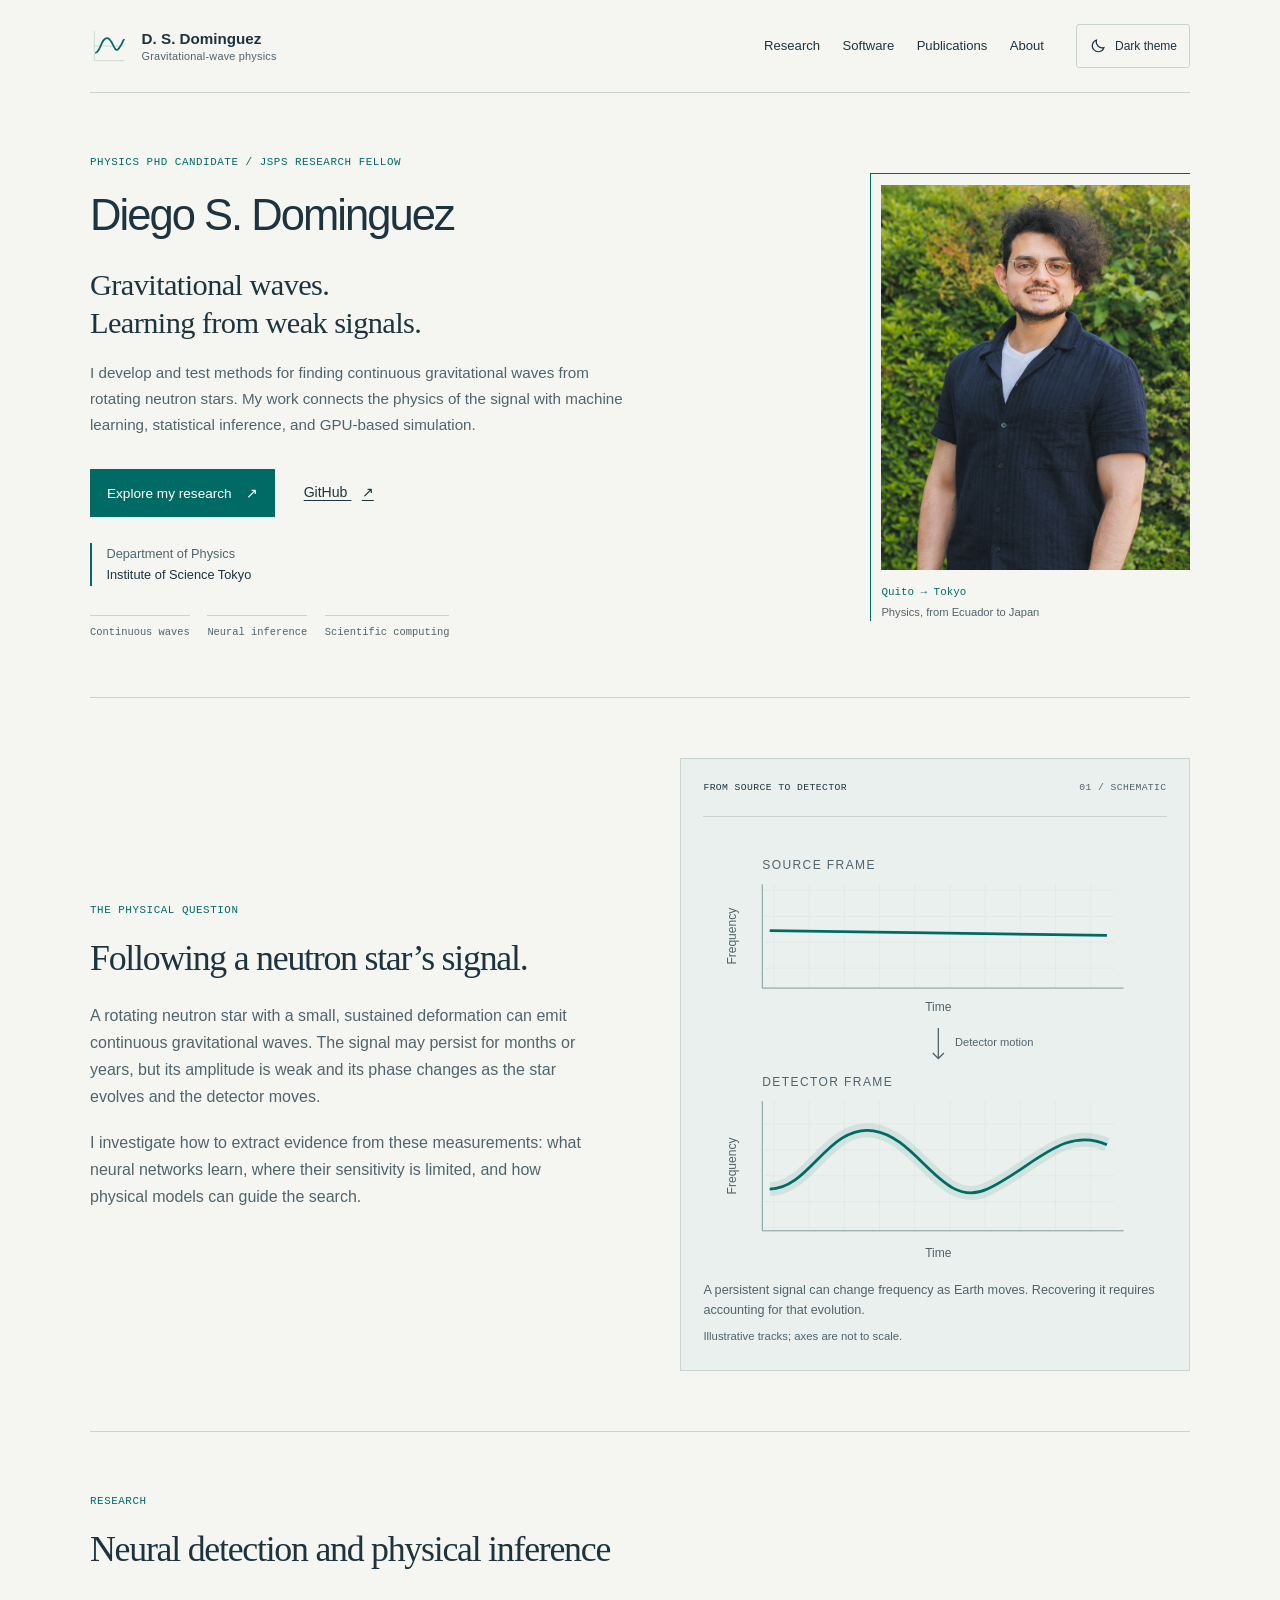
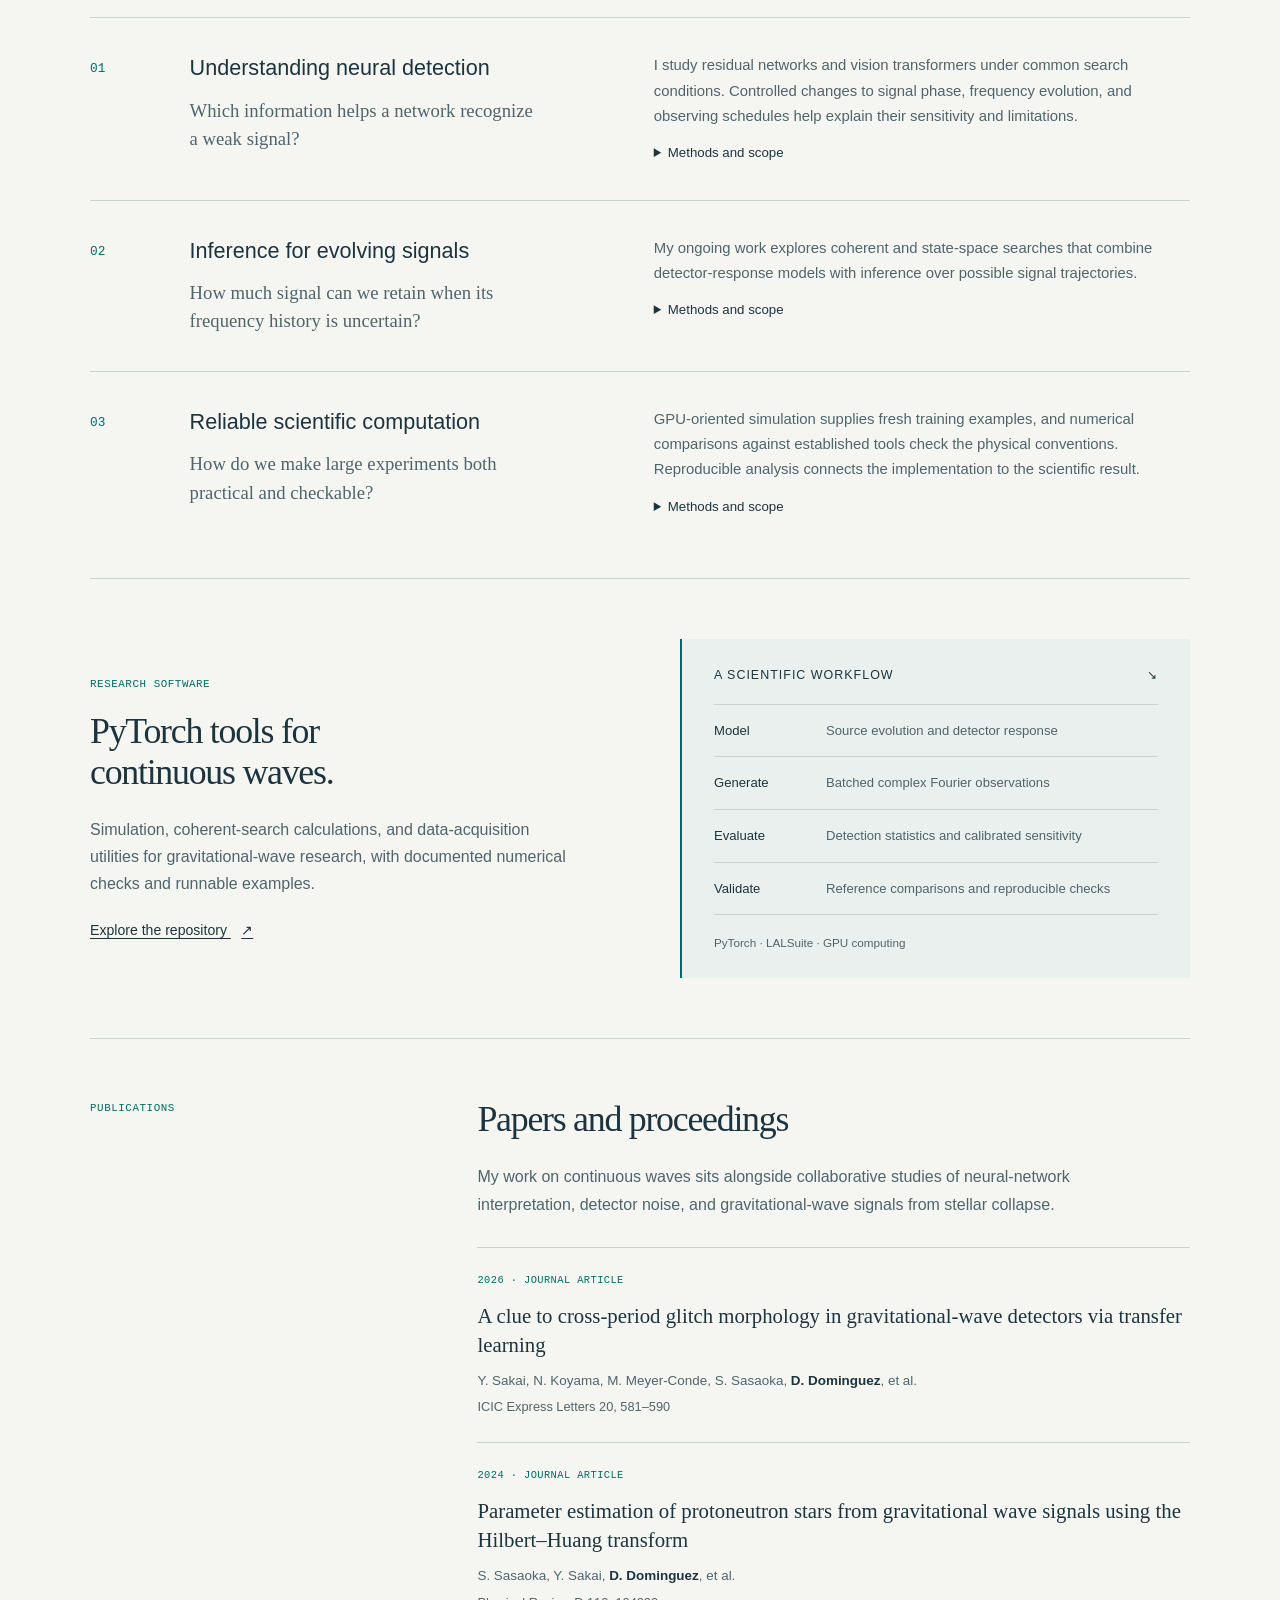
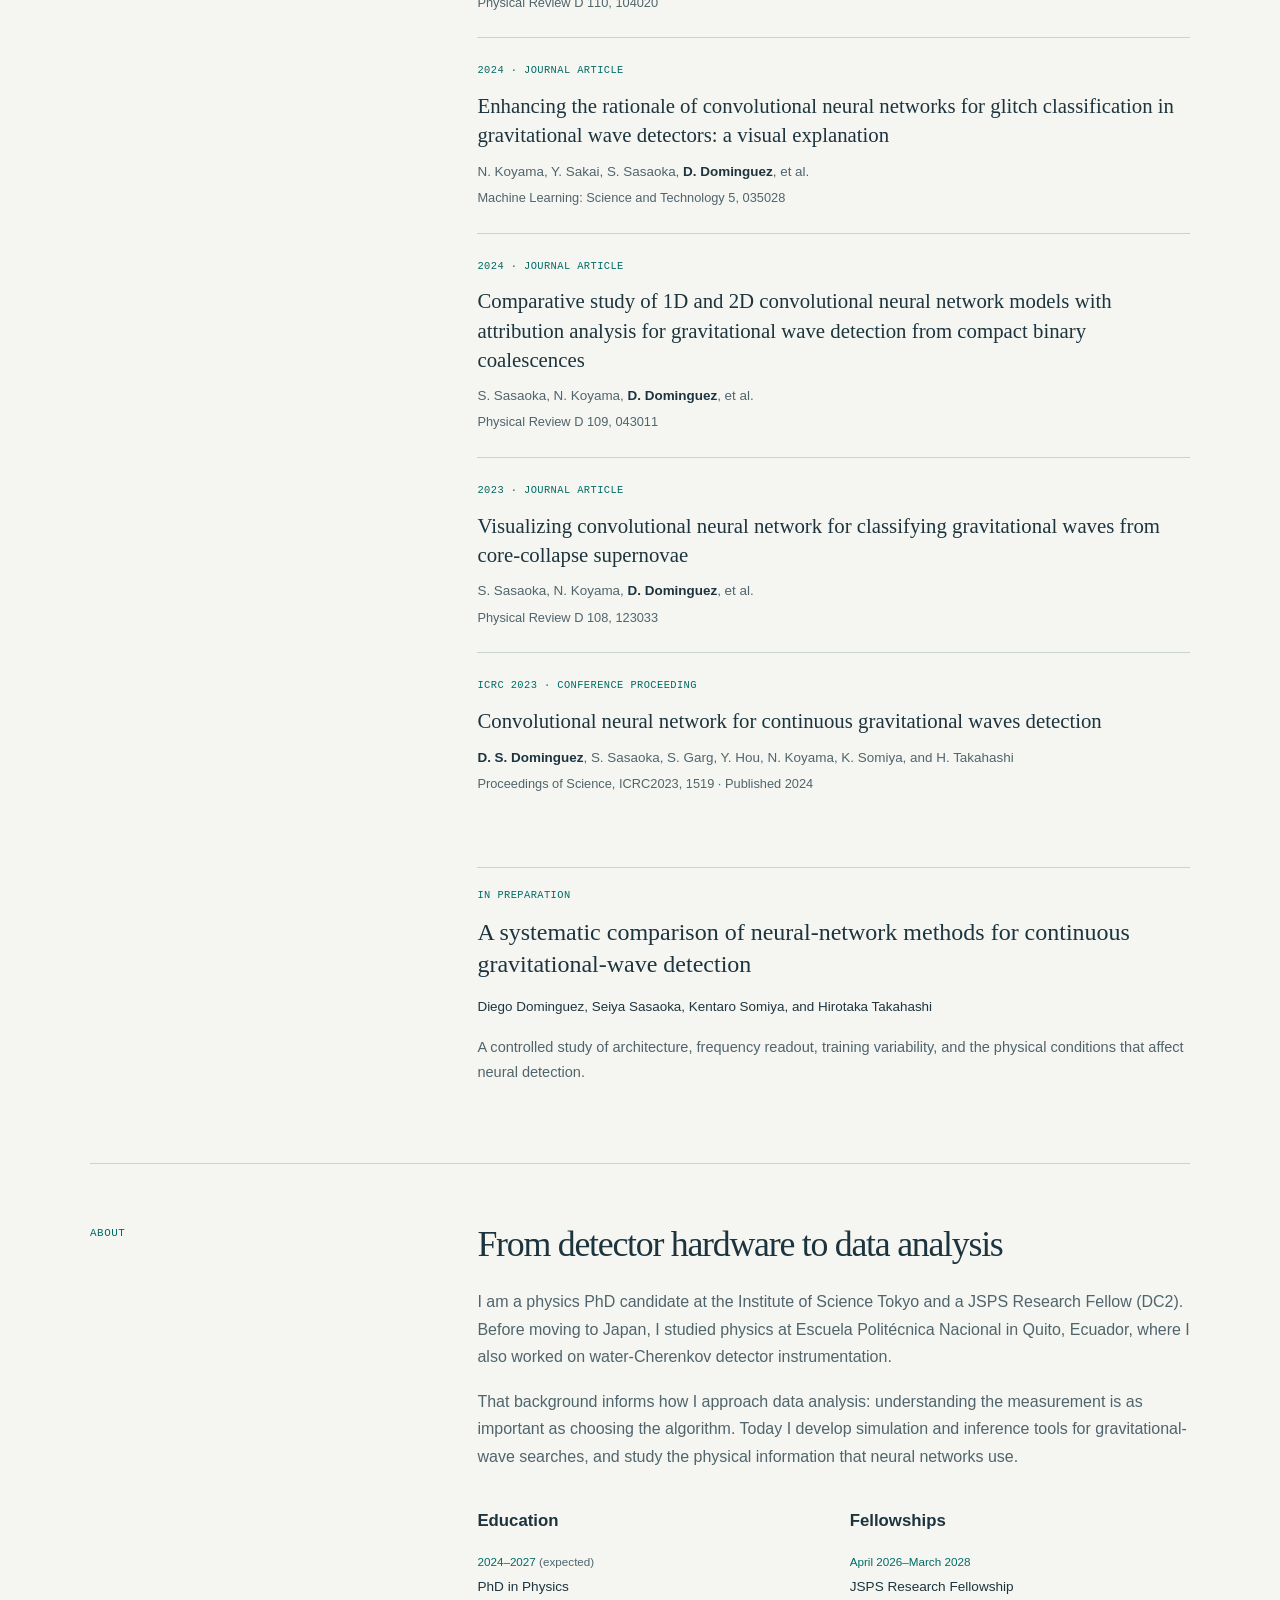
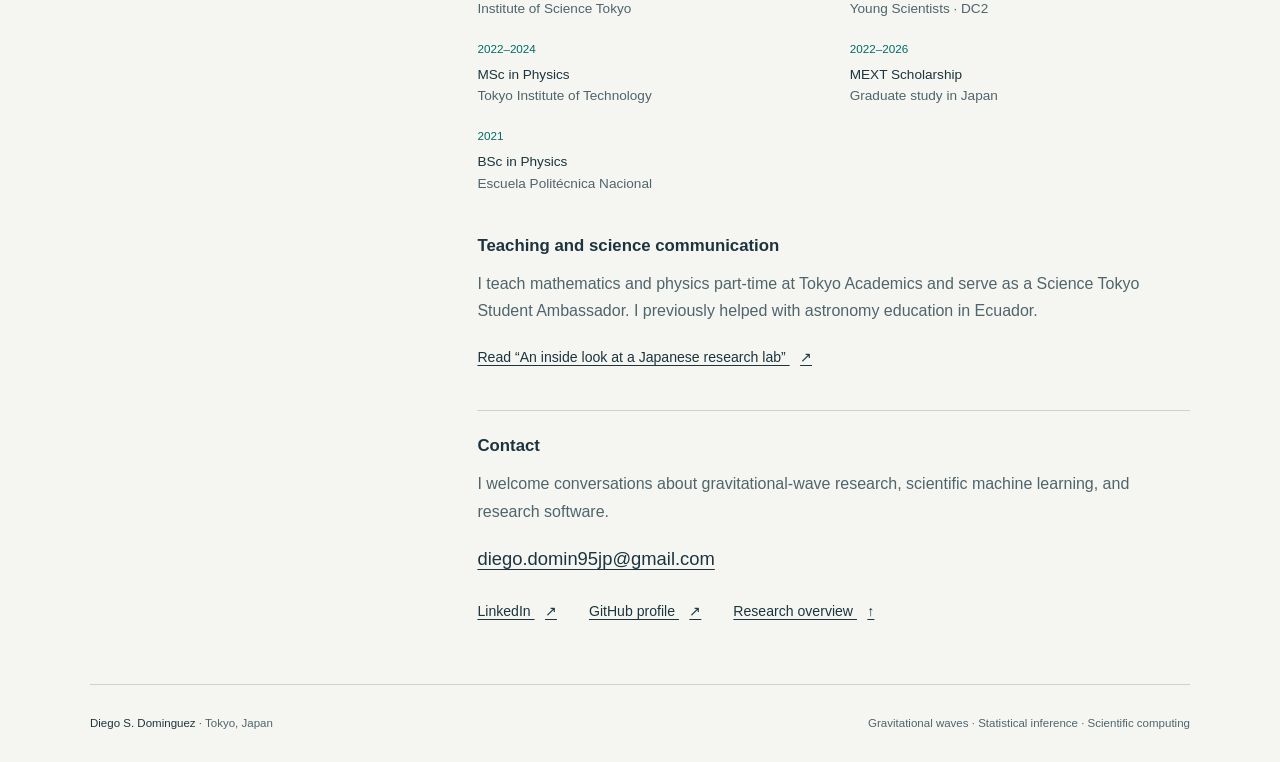
==== index.html @ c50510ca "Publish researcher website with light and dark themes" ====
<!doctype html>
<html lang="en">
<head>
  <meta charset="utf-8">
  <meta name="viewport" content="width=device-width, initial-scale=1">
  <meta name="description" content="Diego S. Dominguez studies continuous gravitational waves through machine learning, statistical signal processing, and GPU-oriented scientific computing.">
  <meta name="theme-color" content="#f5f6f2">
  <title>Diego S. Dominguez · Gravitational-wave research</title>
  <link rel="canonical" href="https://diego-dom95.github.io/">
  <script src="theme.js"></script>
  <link rel="stylesheet" href="styles.css">
</head>
<body>
  <a class="skip-link" href="#main">Skip to content</a>
  <header class="site-header">
    <a class="wordmark" href="#top" aria-label="Diego S. Dominguez, home">
      <svg class="identity-mark" viewBox="0 0 44 44" fill="none" aria-hidden="true">
        <path class="mark-axis" d="M5 5V39H40M5 22H40"/>
        <path class="mark-track" d="M6 30C12 30 13 12 20 13S28 33 34 24S38 14 40 15"/>
      </svg>
      <span class="wordmark-text">D. S. Dominguez<span>Gravitational-wave physics</span></span>
    </a>
    <div class="header-controls">
      <nav aria-label="Main navigation">
        <a href="#research">Research</a>
        <a href="#software">Software</a>
        <a href="#publications">Publications</a>
        <a href="#about">About</a>
      </nav>
      <button class="theme-toggle" type="button" aria-pressed="false" hidden>
        <svg viewBox="0 0 24 24" aria-hidden="true" fill="none" stroke="currentColor" stroke-width="1.5">
          <path class="theme-moon" d="M20 14A8 8 0 0 1 10 4a8 8 0 1 0 10 10Z"/>
          <g class="theme-sun"><circle cx="12" cy="12" r="4"/><path d="M12 1v3m0 16v3M1 12h3m16 0h3M4 4l2 2m12 12 2 2M4 20l2-2M18 6l2-2"/></g>
        </svg>
        <span>Dark theme</span>
      </button>
    </div>
  </header>
  <main id="main">
    <section class="hero" id="top" aria-labelledby="hero-title">
      <div class="hero-copy">
        <p class="eyebrow">Physics PhD candidate / JSPS Research Fellow</p>
        <h1 id="hero-title">Diego S. Dominguez</h1>
        <p class="hero-statement">Gravitational waves.<br>Learning from weak signals.</p>
        <p class="hero-description">I develop and test methods for finding continuous gravitational waves from rotating neutron stars. My work connects the physics of the signal with machine learning, statistical inference, and GPU-based simulation.</p>
        <div class="hero-links">
          <a class="button" href="#research">Explore my research <span aria-hidden="true">↗</span></a>
          <a class="text-link" href="https://github.com/diego-dom95">GitHub <span aria-hidden="true">↗</span></a>
        </div>
        <p class="affiliation">Department of Physics<br><strong>Institute of Science Tokyo</strong></p>
        <div class="research-index" aria-label="Research focus">
          <span>Continuous waves</span>
          <span>Neural inference</span>
          <span>Scientific computing</span>
        </div>
      </div>
      <figure class="portrait">
        <div class="portrait-frame">
          <img src="assets/diego-portrait.jpg" width="4002" height="6000" alt="Diego S. Dominguez outdoors in front of a green hedge." fetchpriority="high">
        </div>
        <figcaption><span>Quito → Tokyo</span>Physics, from Ecuador to Japan</figcaption>
      </figure>
    </section>

    <section class="context section" aria-labelledby="context-title">
      <div class="context-copy">
        <p class="section-label">The physical question</p>
        <h2 id="context-title">Following a neutron star’s signal.</h2>
        <p>A rotating neutron star with a small, sustained deformation can emit continuous gravitational waves. The signal may persist for months or years, but its amplitude is weak and its phase changes as the star evolves and the detector moves.</p>
        <p>I investigate how to extract evidence from these measurements: what neural networks learn, where their sensitivity is limited, and how physical models can guide the search.</p>
      </div>
      <figure class="signal-figure">
        <div class="figure-heading"><span>FROM SOURCE TO DETECTOR</span><span>01 / SCHEMATIC</span></div>
        <svg viewBox="0 0 500 470" role="img" aria-labelledby="signal-title signal-description">
          <title id="signal-title">A steady source frequency becomes a modulated detector-frame track</title>
          <desc id="signal-description">Two illustrative frequency-versus-time diagrams. The source-frame track is nearly horizontal. The detector-frame track varies with time because the detector moves. This is a schematic, not simulated or observed data.</desc>
          <defs>
            <pattern id="grid" width="38" height="28" patternUnits="userSpaceOnUse">
              <path d="M38 0H0V28" fill="none" stroke="var(--plot-grid)" stroke-width="0.8"/>
            </pattern>
          </defs>
          <g font-family="Arial, sans-serif" fill="var(--muted)">
            <text x="64" y="34" font-size="13" letter-spacing="1.5">SOURCE FRAME</text>
            <rect x="64" y="50" width="380" height="112" fill="url(#grid)"/>
            <path d="M64 50V162H454" fill="none" stroke="var(--plot-axis)"/>
            <path d="M72 100L436 105" fill="none" stroke="var(--accent)" stroke-width="3"/>
            <text x="254" y="187" text-anchor="middle" font-size="13">Time</text>
            <text transform="translate(36 106) rotate(-90)" text-anchor="middle" font-size="13">Frequency</text>
            <path d="M254 205V238M248 232L254 238L260 232" fill="none" stroke="var(--muted)" stroke-width="1.4"/>
            <text x="272" y="224" font-size="12">Detector motion</text>
            <text x="64" y="268" font-size="13" letter-spacing="1.5">DETECTOR FRAME</text>
            <rect x="64" y="284" width="380" height="140" fill="url(#grid)"/>
            <path d="M64 284V424H454" fill="none" stroke="var(--plot-axis)"/>
            <path d="M72 379C115 379 135 309 184 316S258 402 307 379S389 310 436 331" fill="none" stroke="var(--accent)" stroke-opacity=".1" stroke-width="15"/>
            <path d="M72 379C115 379 135 309 184 316S258 402 307 379S389 310 436 331" fill="none" stroke="var(--accent)" stroke-width="3"/>
            <text x="254" y="452" text-anchor="middle" font-size="13">Time</text>
            <text transform="translate(36 354) rotate(-90)" text-anchor="middle" font-size="13">Frequency</text>
          </g>
        </svg>
        <figcaption>A persistent signal can change frequency as Earth moves. Recovering it requires accounting for that evolution. <span>Illustrative tracks; axes are not to scale.</span></figcaption>
      </figure>
    </section>

    <section class="section research-section" id="research" aria-labelledby="research-title">
      <div class="section-intro">
        <p class="section-label">Research</p>
        <h2 id="research-title">Neural detection and physical inference</h2>
      </div>
      <article class="research-row">
        <span class="research-number" aria-hidden="true">01</span>
        <div>
          <h3>Understanding neural detection</h3>
          <p class="research-question">Which information helps a network recognize a weak signal?</p>
        </div>
        <div class="research-detail">
          <p>I study residual networks and vision transformers under common search conditions. Controlled changes to signal phase, frequency evolution, and observing schedules help explain their sensitivity and limitations.</p>
          <details>
            <summary>Methods and scope</summary>
            <p>The principal comparison uses simulated signals in Gaussian noise. It evaluates complete-band detection at noise-calibrated thresholds and compares neural scores with power-based and coherent reference statistics.</p>
            <p>A central distinction is between recognizing a frequency pattern and following the phase evolution needed for coherent integration.</p>
          </details>
        </div>
      </article>
      <article class="research-row">
        <span class="research-number" aria-hidden="true">02</span>
        <div>
          <h3>Inference for evolving signals</h3>
          <p class="research-question">How much signal can we retain when its frequency history is uncertain?</p>
        </div>
        <div class="research-detail">
          <p>My ongoing work explores coherent and state-space searches that combine detector-response models with inference over possible signal trajectories.</p>
          <details>
            <summary>Methods and scope</summary>
            <p>The investigations include path marginalization, Kalman-based amplitude inference, and learned proposals followed by physical scoring. Different methods make different assumptions about the source and the available parameters.</p>
            <p>Known-sky studies provide a controlled setting for understanding these trade-offs before extending the search domain.</p>
          </details>
        </div>
      </article>
      <article class="research-row">
        <span class="research-number" aria-hidden="true">03</span>
        <div>
          <h3>Reliable scientific computation</h3>
          <p class="research-question">How do we make large experiments both practical and checkable?</p>
        </div>
        <div class="research-detail">
          <p>GPU-oriented simulation supplies fresh training examples, and numerical comparisons against established tools check the physical conventions. Reproducible analysis connects the implementation to the scientific result.</p>
          <details>
            <summary>Methods and scope</summary>
            <p>The workflow brings together PyTorch, complex Fourier data, LALSuite reference calculations, containerized environments, and local and supercomputer execution.</p>
            <p>Validation is tied to explicit signal, sampling, and noise conventions. Reproducing a saved figure and repeating a training experiment are separate tasks.</p>
          </details>
        </div>
      </article>
    </section>

    <section class="section software-section" id="software" aria-labelledby="software-title">
      <div>
        <p class="section-label">Research software</p>
        <h2 id="software-title">PyTorch tools for<br>continuous waves.</h2>
        <p>Simulation, coherent-search calculations, and data-acquisition utilities for gravitational-wave research, with documented numerical checks and runnable examples.</p>
        <a class="text-link" href="https://github.com/diego-dom95/pytorch_cw">Explore the repository <span aria-hidden="true">↗</span></a>
      </div>
      <div class="software-notebook">
        <div class="notebook-title"><span>A scientific workflow</span><span aria-hidden="true">↘</span></div>
        <ol>
          <li><strong>Model</strong><span>Source evolution and detector response</span></li>
          <li><strong>Generate</strong><span>Batched complex Fourier observations</span></li>
          <li><strong>Evaluate</strong><span>Detection statistics and calibrated sensitivity</span></li>
          <li><strong>Validate</strong><span>Reference comparisons and reproducible checks</span></li>
        </ol>
        <p>PyTorch · LALSuite · GPU computing</p>
      </div>
    </section>

    <section class="section writing-section" id="publications" aria-labelledby="publications-title">
      <p class="section-label">Publications</p>
      <div>
        <h2 id="publications-title">Papers and proceedings</h2>
        <p class="section-description">My work on continuous waves sits alongside collaborative studies of neural-network interpretation, detector noise, and gravitational-wave signals from stellar collapse.</p>
        <ol class="publication-list">
          <li>
            <p class="publication-status">2026 · Journal article</p>
            <h3><a href="https://doi.org/10.24507/icicel.20.05.581">A clue to cross-period glitch morphology in gravitational-wave detectors via transfer learning</a></h3>
            <p class="authors">Y. Sakai, N. Koyama, M. Meyer-Conde, S. Sasaoka, <strong>D. Dominguez</strong>, et al.</p>
            <p class="venue">ICIC Express Letters 20, 581–590</p>
          </li>
          <li>
            <p class="publication-status">2024 · Journal article</p>
            <h3><a href="https://doi.org/10.1103/PhysRevD.110.104020">Parameter estimation of protoneutron stars from gravitational wave signals using the Hilbert–Huang transform</a></h3>
            <p class="authors">S. Sasaoka, Y. Sakai, <strong>D. Dominguez</strong>, et al.</p>
            <p class="venue">Physical Review D 110, 104020</p>
          </li>
          <li>
            <p class="publication-status">2024 · Journal article</p>
            <h3><a href="https://doi.org/10.1088/2632-2153/ad6391">Enhancing the rationale of convolutional neural networks for glitch classification in gravitational wave detectors: a visual explanation</a></h3>
            <p class="authors">N. Koyama, Y. Sakai, S. Sasaoka, <strong>D. Dominguez</strong>, et al.</p>
            <p class="venue">Machine Learning: Science and Technology 5, 035028</p>
          </li>
          <li>
            <p class="publication-status">2024 · Journal article</p>
            <h3><a href="https://doi.org/10.1103/PhysRevD.109.043011">Comparative study of 1D and 2D convolutional neural network models with attribution analysis for gravitational wave detection from compact binary coalescences</a></h3>
            <p class="authors">S. Sasaoka, N. Koyama, <strong>D. Dominguez</strong>, et al.</p>
            <p class="venue">Physical Review D 109, 043011</p>
          </li>
          <li>
            <p class="publication-status">2023 · Journal article</p>
            <h3><a href="https://doi.org/10.1103/PhysRevD.108.123033">Visualizing convolutional neural network for classifying gravitational waves from core-collapse supernovae</a></h3>
            <p class="authors">S. Sasaoka, N. Koyama, <strong>D. Dominguez</strong>, et al.</p>
            <p class="venue">Physical Review D 108, 123033</p>
          </li>
          <li>
            <p class="publication-status">ICRC 2023 · Conference proceeding</p>
            <h3><a href="https://pos.sissa.it/444/1519/">Convolutional neural network for continuous gravitational waves detection</a></h3>
            <p class="authors"><strong>D. S. Dominguez</strong>, S. Sasaoka, S. Garg, Y. Hou, N. Koyama, K. Somiya, and H. Takahashi</p>
            <p class="venue">Proceedings of Science, ICRC2023, 1519 · Published 2024</p>
          </li>
        </ol>
        <article class="publication">
          <p class="publication-status">In preparation</p>
          <h3>A systematic comparison of neural-network methods for continuous gravitational-wave detection</h3>
          <p class="authors">Diego Dominguez, Seiya Sasaoka, Kentaro Somiya, and Hirotaka Takahashi</p>
          <p>A controlled study of architecture, frequency readout, training variability, and the physical conditions that affect neural detection.</p>
        </article>
      </div>
    </section>

    <section class="section about-section" id="about" aria-labelledby="about-title">
      <p class="section-label">About</p>
      <div>
        <h2 id="about-title">From detector hardware to data analysis</h2>
        <p>I am a physics PhD candidate at the Institute of Science Tokyo and a JSPS Research Fellow (DC2). Before moving to Japan, I studied physics at Escuela Politécnica Nacional in Quito, Ecuador, where I also worked on water-Cherenkov detector instrumentation.</p>
        <p>That background informs how I approach data analysis: understanding the measurement is as important as choosing the algorithm. Today I develop simulation and inference tools for gravitational-wave searches, and study the physical information that neural networks use.</p>
        <div class="background-grid">
          <div>
            <h3>Education</h3>
            <dl class="timeline">
              <dt>2024–2027 <span>(expected)</span></dt>
              <dd><strong>PhD in Physics</strong>Institute of Science Tokyo</dd>
              <dt>2022–2024</dt>
              <dd><strong>MSc in Physics</strong>Tokyo Institute of Technology</dd>
              <dt>2021</dt>
              <dd><strong>BSc in Physics</strong>Escuela Politécnica Nacional</dd>
            </dl>
          </div>
          <div>
            <h3>Fellowships</h3>
            <dl class="timeline">
              <dt>April 2026–March 2028</dt>
              <dd><strong>JSPS Research Fellowship</strong>Young Scientists · DC2</dd>
              <dt>2022–2026</dt>
              <dd><strong>MEXT Scholarship</strong>Graduate study in Japan</dd>
            </dl>
          </div>
        </div>
        <h3 class="outreach-title">Teaching and science communication</h3>
        <p>I teach mathematics and physics part-time at Tokyo Academics and serve as a Science Tokyo Student Ambassador. I previously helped with astronomy education in Ecuador.</p>
        <a class="text-link" href="https://discover.titech.ac.jp/2026/02/an-inside-look-at-a-japanese-research-lab/">Read “An inside look at a Japanese research lab” <span aria-hidden="true">↗</span></a>
        <div class="contact-block">
          <h3>Contact</h3>
          <p>I welcome conversations about gravitational-wave research, scientific machine learning, and research software.</p>
          <a class="contact-email" href="mailto:diego.domin95jp@gmail.com">diego.domin95jp@gmail.com</a>
        </div>
        <div class="about-links">
          <a class="text-link" href="https://www.linkedin.com/in/diego-s-dominguez-b808931a8">LinkedIn <span aria-hidden="true">↗</span></a>
          <a class="text-link" href="https://github.com/diego-dom95">GitHub profile <span aria-hidden="true">↗</span></a>
          <a class="text-link" href="#research">Research overview <span aria-hidden="true">↑</span></a>
        </div>
      </div>
    </section>
  </main>
  <footer class="site-footer">
    <p>Diego S. Dominguez <span>· Tokyo, Japan</span></p>
    <p>Gravitational waves · Statistical inference · Scientific computing</p>
  </footer>
</body>
</html>
---- styles.css ----
:root {
  color-scheme: light;
  --paper: #f5f6f2;
  --ink: #1d343e;
  --muted: #50646c;
  --accent: #006b65;
  --line: #c9d4d1;
  --panel: #eaf0ed;
  --plot-grid: #d6e0db;
  --plot-axis: #7a9597;
  --selection: #cae4dc;
  --draft-ink: #5c594a;
  --draft-bg: #eae9df;
  --button-ink: #ffffff;
  --sans: "Avenir Next", Avenir, "Segoe UI", Arial, sans-serif;
  --serif: "Iowan Old Style", "Palatino Linotype", Palatino, Georgia, serif;
  --mono: "SFMono-Regular", Consolas, "Liberation Mono", monospace;
}

:root[data-theme="dark"] {
  color-scheme: dark;
  --paper: #111c24;
  --ink: #e3eceb;
  --muted: #a9bdbf;
  --accent: #79d6c4;
  --line: #34474f;
  --panel: #182a32;
  --plot-grid: #293f46;
  --plot-axis: #799799;
  --selection: #254e50;
  --draft-ink: #b5c6c6;
  --draft-bg: #1b2c33;
  --button-ink: #111c24;
}

@media (prefers-color-scheme: dark) {
  :root:not([data-theme]) {
    color-scheme: dark;
    --paper: #111c24;
    --ink: #e3eceb;
    --muted: #a9bdbf;
    --accent: #79d6c4;
    --line: #34474f;
    --panel: #182a32;
    --plot-grid: #293f46;
    --plot-axis: #799799;
    --selection: #254e50;
    --draft-ink: #b5c6c6;
    --draft-bg: #1b2c33;
    --button-ink: #111c24;
  }
}

* { box-sizing: border-box; }
[hidden] { display: none !important; }
html { scroll-padding-top: 2rem; }
body { margin: 0; background: var(--paper); color: var(--ink); font-family: var(--sans); font-size: 16px; line-height: 1.7; }
a { color: inherit; text-underline-offset: .24em; }
a:hover { color: var(--accent); }
a:focus-visible, summary:focus-visible, button:focus-visible { outline: 3px solid var(--accent); outline-offset: 5px; }
p { margin: 0 0 1.15rem; }
h1, h2, h3 { font-weight: 400; line-height: 1.12; margin: 0; }
h1, h2 { font-family: var(--serif); letter-spacing: -.035em; }
h2 { font-size: clamp(1.8rem, 2.8vw, 2.45rem); margin-bottom: 1.5rem; }
h3 { font-size: 1.35rem; line-height: 1.35; }
::selection { background: var(--selection); }
.skip-link { position: absolute; left: 1rem; top: -6rem; padding: .7rem 1rem; background: var(--accent); color: var(--button-ink); z-index: 5; }
.skip-link:focus { top: 1rem; }
.draft-strip { padding: .3rem 1rem; text-align: center; font-size: .7rem; letter-spacing: .04em; color: var(--draft-ink); background: var(--draft-bg); }
.site-header, main, .site-footer { width: min(1100px, calc(100% - 96px)); margin-inline: auto; }
.site-header { display: flex; align-items: center; justify-content: space-between; gap: 2rem; padding: 1.5rem 0; border-bottom: 1px solid var(--line); }
.wordmark { display: flex; align-items: center; gap: .85rem; text-decoration: none; font-size: .95rem; font-weight: 600; line-height: 1.4; flex-shrink: 0; }
.wordmark-text > span { display: block; font-size: .68rem; color: var(--muted); font-weight: 400; letter-spacing: .02em; }
.identity-mark { width: 38px; height: 38px; }
.mark-axis { stroke: var(--line); stroke-width: 1; }
.mark-track { stroke: var(--accent); stroke-width: 2; }
.header-controls { display: flex; align-items: center; gap: 2rem; }
nav { display: flex; gap: 1.4rem; font-size: .82rem; flex-wrap: wrap; }
nav a { display: inline-block; padding: .35rem 0; text-decoration: none; }
.theme-toggle { display: inline-flex; align-items: center; gap: .5rem; flex-shrink: 0; min-height: 44px; padding: .5rem .75rem; border: 1px solid var(--line); border-radius: 3px; color: var(--ink); background: transparent; font: inherit; font-size: .75rem; cursor: pointer; }
.theme-toggle:hover { border-color: var(--accent); color: var(--accent); }
.theme-toggle[aria-pressed="true"] { background: var(--panel); }
.theme-toggle svg { width: 18px; height: 18px; }
.theme-sun, [data-theme="dark"] .theme-moon { display: none; }
[data-theme="dark"] .theme-sun { display: inline; }
.hero { padding: 3.75rem 0 3.5rem; display: grid; grid-template-columns: minmax(0, 1fr) 320px; gap: 5rem; align-items: center; }
.eyebrow, .section-label { color: var(--accent); font-family: var(--mono); font-size: .68rem; letter-spacing: .05em; text-transform: uppercase; font-weight: 400; }
.hero h1 { font-family: var(--sans); font-weight: 500; font-size: clamp(2rem, 3.4vw, 3rem); line-height: 1.15; letter-spacing: -.045em; margin: 1rem 0 1.6rem; }
.hero-statement { font-family: var(--serif); font-size: 1.9rem; line-height: 1.25; letter-spacing: -.02em; max-width: 32rem; }
.hero-description { max-width: 34rem; font-size: .95rem; color: var(--muted); }
.hero-links { display: flex; gap: 1.8rem; align-items: center; margin-top: 2rem; flex-wrap: wrap; }
.button { padding: .7rem 1rem; background: var(--accent); color: var(--button-ink); text-decoration: none; font-size: .85rem; border: 1px solid var(--accent); }
.button:hover { background: var(--paper); color: var(--accent); }
.button span, .text-link span { margin-left: .65rem; }
.text-link { font-size: .88rem; font-weight: 500; }
.affiliation { margin: 1.6rem 0 0; padding-left: .9rem; border-left: 2px solid var(--accent); color: var(--muted); font-size: .8rem; line-height: 1.7; }
.affiliation strong { color: var(--ink); font-weight: 500; }
.research-index { display: flex; flex-wrap: wrap; gap: .5rem 1.1rem; margin-top: 1.8rem; color: var(--muted); font-family: var(--mono); font-size: .65rem; }
.research-index span { padding-top: .5rem; border-top: 1px solid var(--line); }
.portrait { margin: 0; padding: .65rem 0 0 .65rem; border-top: 1px solid var(--accent); border-left: 1px solid var(--accent); }
.portrait-frame { position: relative; aspect-ratio: 4 / 5; overflow: hidden; background: var(--panel); }
.portrait-frame img { position: absolute; width: 260%; height: auto; max-width: none; left: -80%; top: -80%; }
.portrait figcaption { margin-top: .85rem; font-size: .7rem; }
.portrait figcaption span { font-family: var(--mono); color: var(--accent); font-size: .68rem; margin: 0 0 .2rem; }
.signal-figure { margin: 0; border: 1px solid var(--line); padding: 1.3rem 1.4rem 1.5rem; background: var(--panel); }
.figure-heading { display: flex; gap: .7rem; justify-content: space-between; font-family: var(--mono); font-size: .61rem; letter-spacing: .04em; padding-bottom: 1.2rem; border-bottom: 1px solid var(--line); }
.figure-heading span:last-child { color: var(--muted); }
.signal-figure svg { display: block; width: 100%; height: auto; margin: 1.3rem 0 .5rem; }
figcaption { font-size: .79rem; color: var(--muted); line-height: 1.55; }
figcaption span { display: block; margin-top: .5rem; font-size: .71rem; }
.section { padding: 3.75rem 0; border-top: 1px solid var(--line); }
.writing-section, .about-section { display: grid; grid-template-columns: 1fr 2.15fr; gap: 3.5rem; }
.context { display: grid; grid-template-columns: 1fr 1fr; gap: 5rem; align-items: center; }
.context > div, .about-section > div { max-width: 46rem; }
.context p:not(.section-label), .about-section p:not(.section-label) { color: var(--muted); }
.section-intro { margin-bottom: 3rem; }
.research-row { display: grid; grid-template-columns: .12fr .8fr 1fr; gap: 2.2rem; padding: 2.2rem 0; border-top: 1px solid var(--line); }
.research-row:last-child { padding-bottom: 0; }
.research-number { color: var(--accent); font-family: var(--mono); font-size: .8rem; padding-top: .3rem; }
.research-question { font-family: var(--serif); font-size: 1.17rem; line-height: 1.5; color: var(--muted); margin: .9rem 0 0; max-width: 22rem; }
.research-detail { font-size: .93rem; color: var(--muted); }
.research-detail > p { margin-bottom: .8rem; }
summary { cursor: pointer; width: fit-content; color: var(--ink); font-size: .83rem; }
details[open] summary { margin-bottom: .8rem; }
details p { font-size: .88rem; border-left: 1px solid var(--line); padding-left: 1rem; }
details p:last-child { margin-bottom: 0; }
.software-section { display: grid; grid-template-columns: 1fr 1fr; gap: 5rem; align-items: center; }
.software-section > div > p:not(.section-label) { color: var(--muted); max-width: 30rem; }
.software-notebook { background: var(--panel); padding: 1.6rem 2rem; border-left: 2px solid var(--accent); }
.notebook-title { display: flex; justify-content: space-between; font-size: .78rem; text-transform: uppercase; letter-spacing: .08em; padding-bottom: 1.1rem; border-bottom: 1px solid var(--line); }
.software-notebook ol { list-style: none; padding: 0; margin: 0; }
.software-notebook li { padding: 1rem 0; display: grid; grid-template-columns: 6rem 1fr; gap: 1rem; border-bottom: 1px solid var(--line); font-size: .82rem; line-height: 1.5; }
.software-notebook strong { font-weight: 500; }
.software-notebook li span { color: var(--muted); }
.software-notebook > p { margin: 1.1rem 0 0; font-size: .73rem; }
.publication { padding-top: 1.2rem; border-top: 1px solid var(--line); }
.publication-status { color: var(--accent); font-family: var(--mono); font-size: .65rem; letter-spacing: .04em; text-transform: uppercase; margin-bottom: .7rem; }
.publication h3 { font-family: var(--serif); font-size: 1.5rem; line-height: 1.35; }
.authors { font-size: .84rem; margin: 1rem 0; }
.publication > p:last-child { color: var(--muted); font-size: .91rem; }
.section-description { color: var(--muted); max-width: 42rem; }
.publication-list { list-style: none; margin: 1.8rem 0 3rem; padding: 0; }
.publication-list li { border-top: 1px solid var(--line); padding: 1.5rem 0; }
.publication-list h3 { font-family: var(--serif); font-size: 1.3rem; line-height: 1.4; }
.publication-list h3 a { text-decoration: none; }
.publication-list h3 a:hover { text-decoration: underline; }
.publication-list .authors { margin: .7rem 0 .3rem; color: var(--muted); line-height: 1.6; }
.authors strong { font-weight: 600; color: var(--ink); }
.venue { font-size: .8rem; color: var(--muted); margin: 0; }
.background-grid { display: grid; grid-template-columns: 1fr 1fr; gap: 2rem; margin: 2.5rem 0; }
.background-grid h3, .outreach-title, .contact-block h3 { font-size: 1.05rem; font-weight: 600; margin-bottom: .8rem; }
.timeline { margin: 0; font-size: .85rem; }
.timeline dt { color: var(--accent); font-size: .73rem; margin: 1.2rem 0 .3rem; }
.timeline dt span { color: var(--muted); }
.timeline dd { margin: 0; color: var(--muted); line-height: 1.6; }
.timeline strong { display: block; font-weight: 500; color: var(--ink); }
.contact-block { margin-top: 2.5rem; padding-top: 1.5rem; border-top: 1px solid var(--line); }
.contact-email { font-size: 1.15rem; overflow-wrap: anywhere; }
.about-links { display: flex; gap: 2rem; margin-top: 1.6rem; flex-wrap: wrap; }
.site-footer { display: flex; justify-content: space-between; gap: 2rem; padding: 1.8rem 0; border-top: 1px solid var(--line); font-size: .72rem; }
.site-footer p { margin: 0; }
.site-footer span, .site-footer p:last-child { color: var(--muted); }

@media (max-width: 900px) {
  .site-header, main, .site-footer { width: calc(100% - 48px); }
  .site-header { align-items: flex-start; }
  .header-controls { flex-wrap: wrap; justify-content: flex-end; gap: .8rem; }
  .hero { grid-template-columns: minmax(0, 1fr) 240px; gap: 2.5rem; padding: 3rem 0; }
  .hero h1 { font-size: 2.2rem; }
  .hero-statement { font-size: 1.7rem; }
  .figure-heading { flex-wrap: wrap; }
  .writing-section, .about-section { grid-template-columns: 1fr 2.7fr; gap: 2rem; }
  .context { gap: 2rem; }
  .research-row { grid-template-columns: 2rem 1fr 1.25fr; gap: 1.3rem; }
  .software-section { gap: 2rem; }
  .software-notebook { padding: 1.3rem; }
}
@media (max-width: 650px) {
  .site-header, main, .site-footer { width: calc(100% - 36px); }
  .site-header { display: grid; grid-template-columns: minmax(0, 1fr) auto; align-items: center; gap: 1rem; padding: 1.5rem 0 1rem; }
  .header-controls { display: contents; }
  nav { grid-column: 1 / -1; grid-row: 2; gap: 1rem; font-size: .78rem; }
  .theme-toggle { grid-column: 2; grid-row: 1; justify-content: center; width: 44px; padding: .5rem; }
  .theme-toggle span { position: absolute; width: 1px; height: 1px; overflow: hidden; clip-path: inset(50%); white-space: nowrap; }
  .hero { grid-template-columns: 1fr; gap: 2.5rem; padding: 2.5rem 0 3rem; }
  .hero h1 { font-size: clamp(1.8rem, 6.7vw, 2.4rem); }
  .hero-description, .hero-statement { max-width: none; }
  .portrait { max-width: 280px; width: 100%; }
  .section { padding: 3rem 0; }
  .context, .writing-section, .about-section, .software-section { grid-template-columns: 1fr; gap: .6rem; }
  .context { gap: 1.5rem; }
  .background-grid { grid-template-columns: 1fr; gap: 1rem; }
  .software-section { gap: 2rem; }
  .section-intro { margin-bottom: 1.5rem; }
  .research-row { grid-template-columns: 1.6rem 1fr; gap: .8rem; }
  .research-detail { grid-column: 2; }
  .research-question { max-width: none; }
  .site-footer { flex-direction: column; gap: .5rem; }
}
@media print {
  :root, :root[data-theme], :root:not([data-theme]) {
    color-scheme: light;
    --paper: #ffffff;
    --ink: #1d343e;
    --muted: #50646c;
    --accent: #006b65;
    --line: #c9d4d1;
    --panel: #eaf0ed;
    --plot-grid: #d6e0db;
    --plot-axis: #7a9597;
  }
  .draft-strip, .header-controls, .hero-links, .skip-link { display: none; }
  body { font-size: 10pt; background: white; }
  .site-header, main, .site-footer { width: 100%; }
  .hero { padding: 2rem 0; gap: 2rem; }
  .hero h1 { font-size: 26pt; }
  .section { padding: 2rem 0; break-inside: avoid; }
  .research-row, figure { break-inside: avoid; }
}
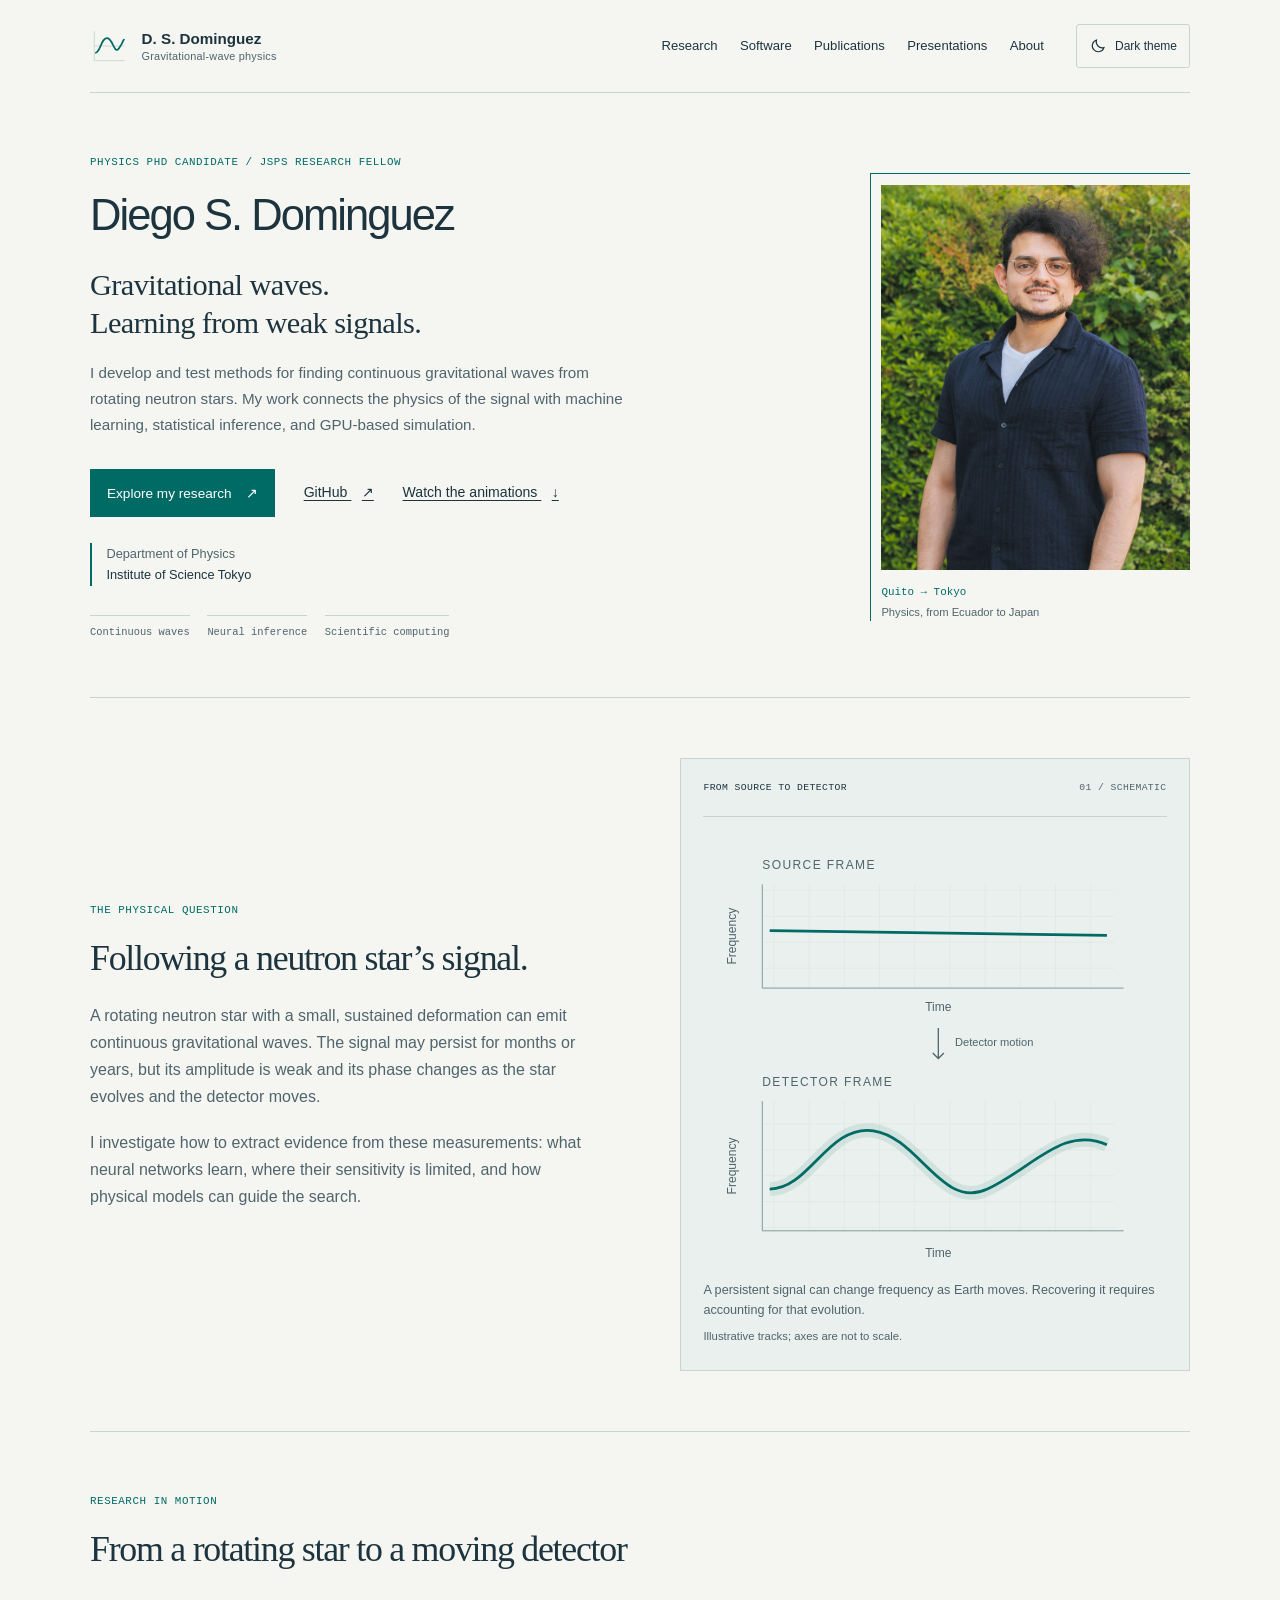
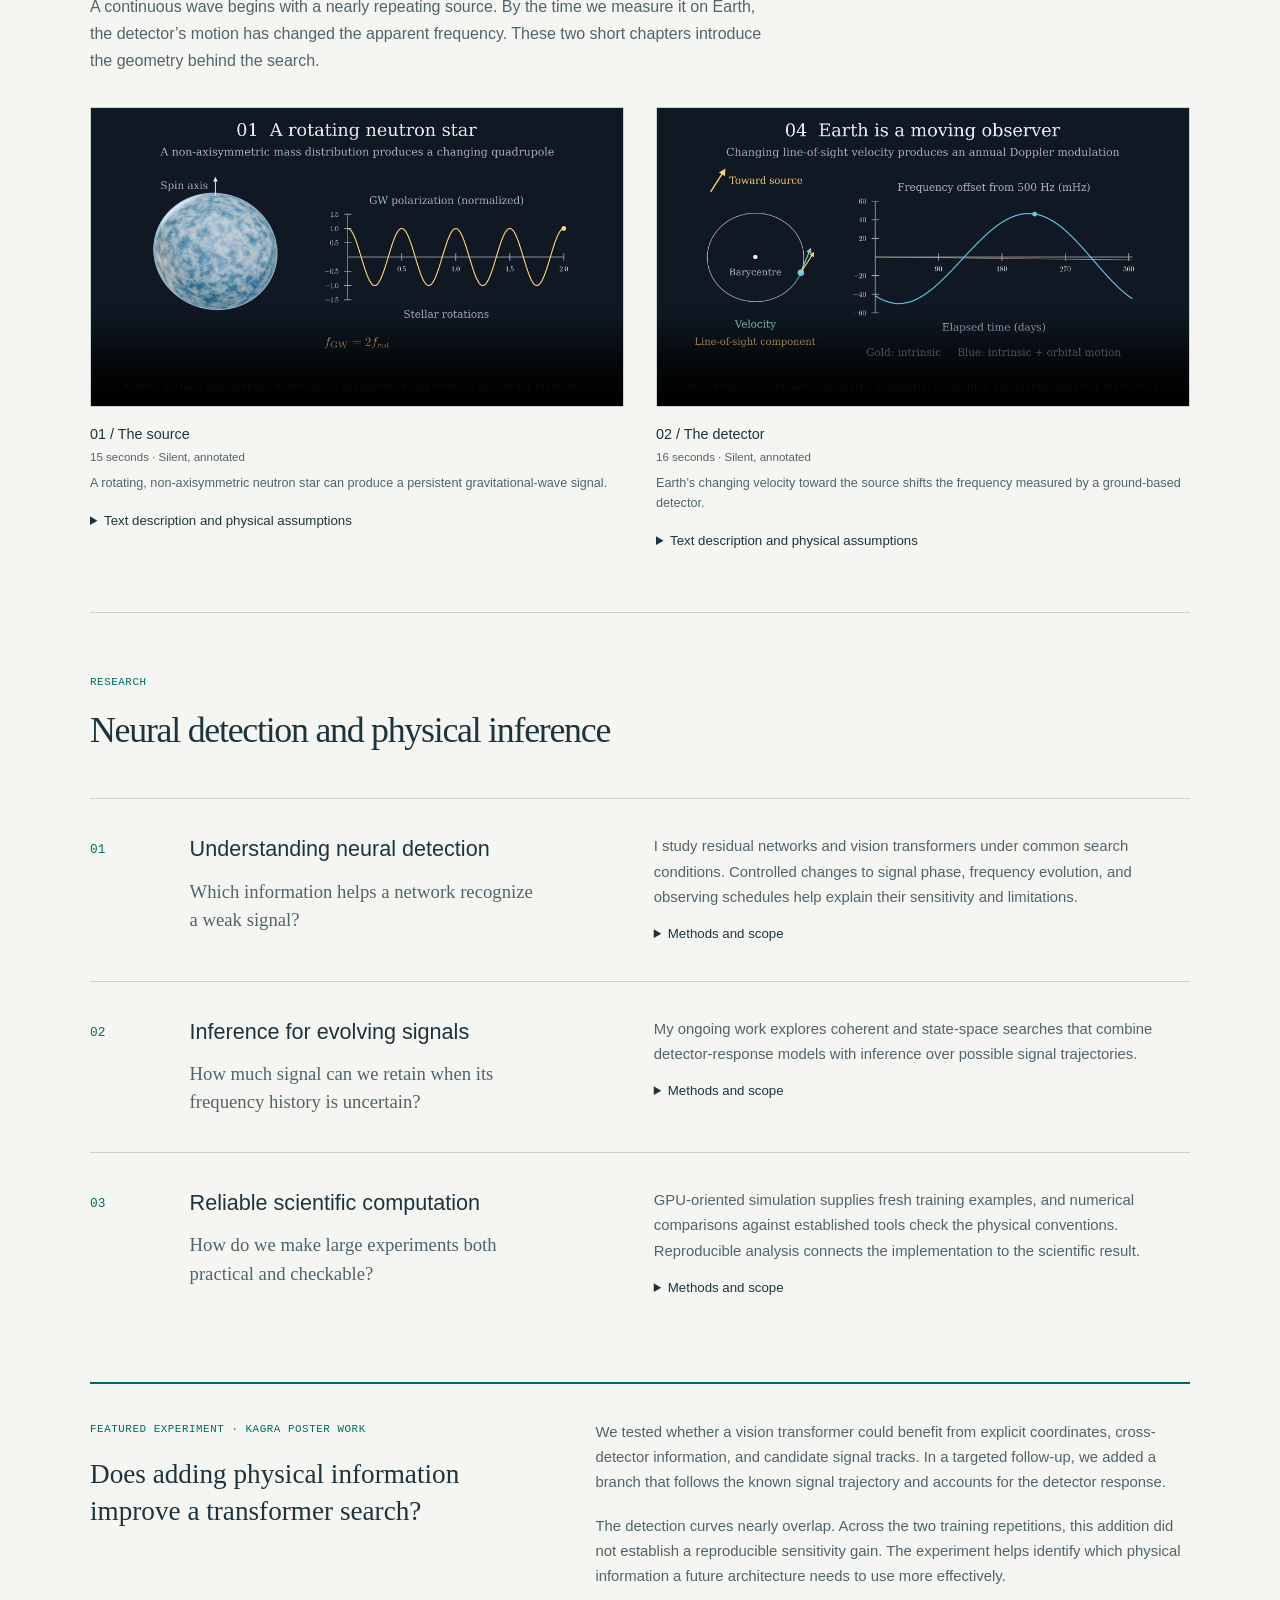
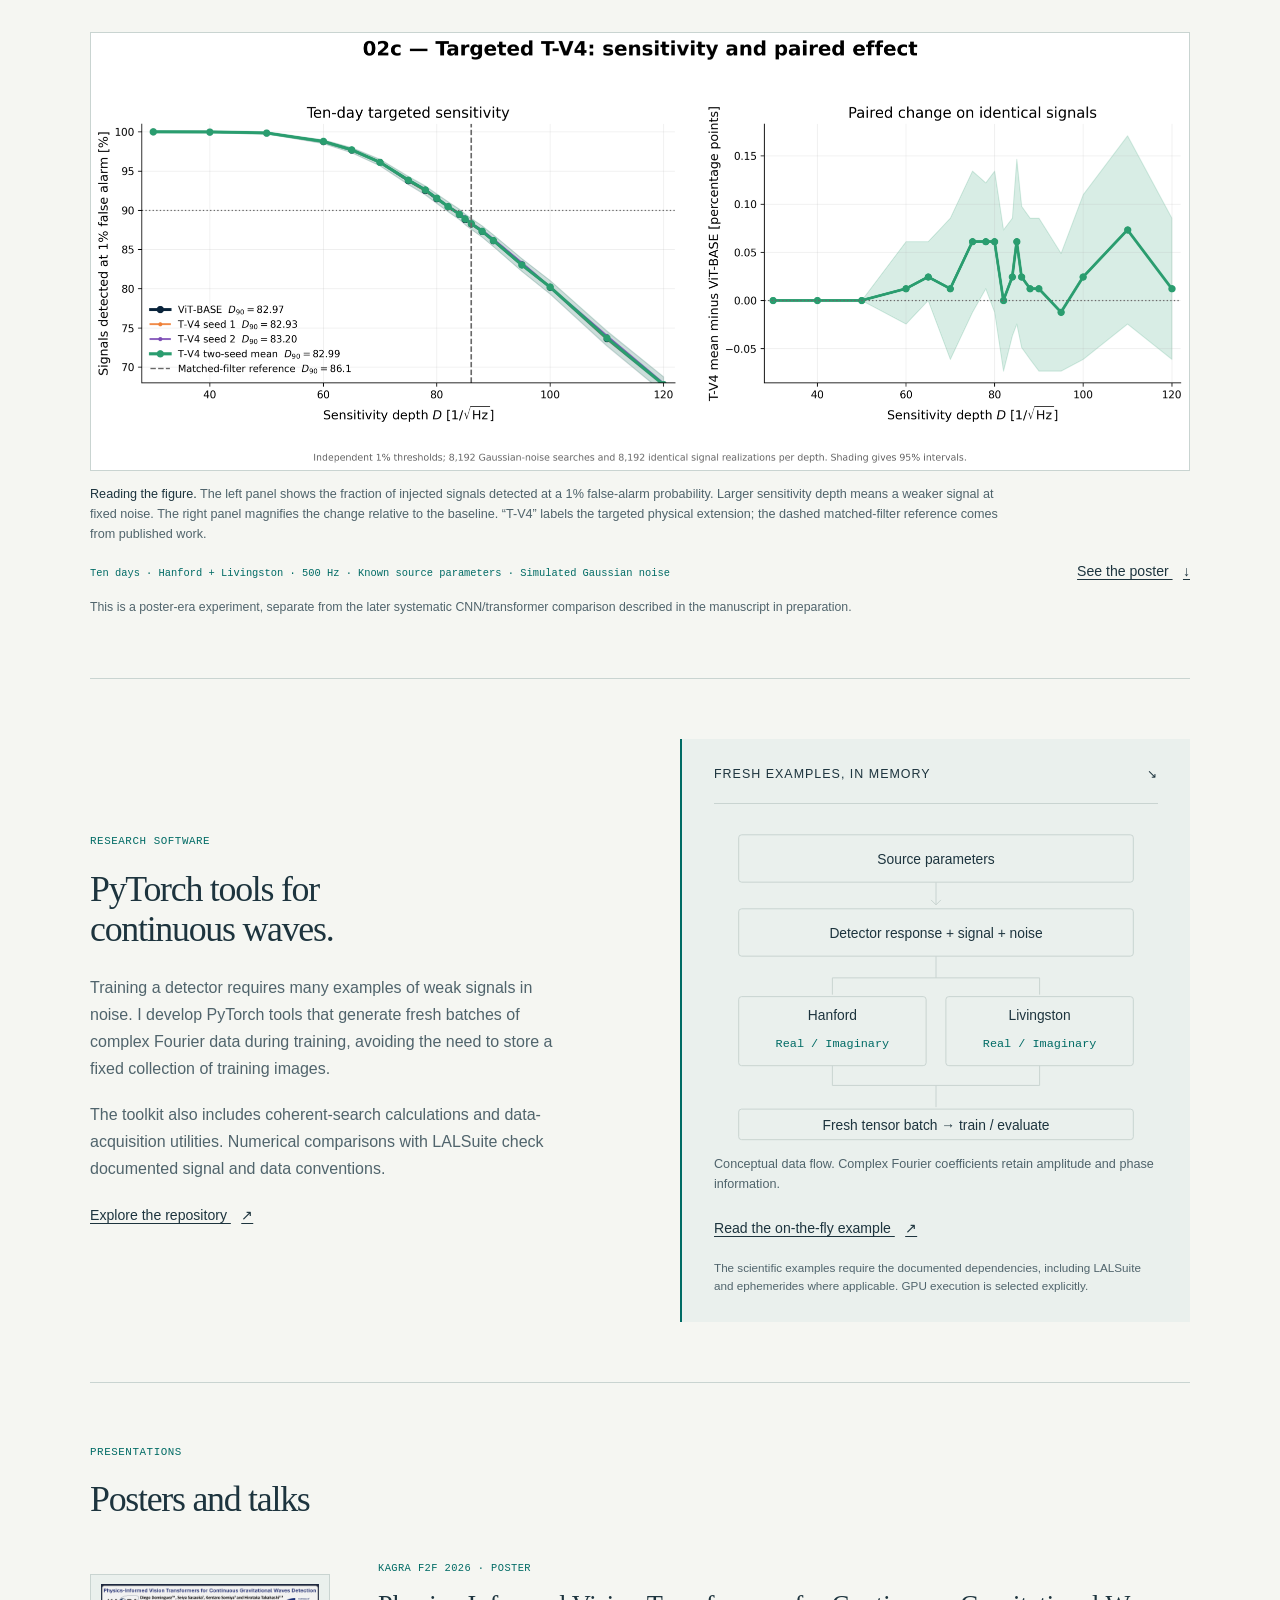
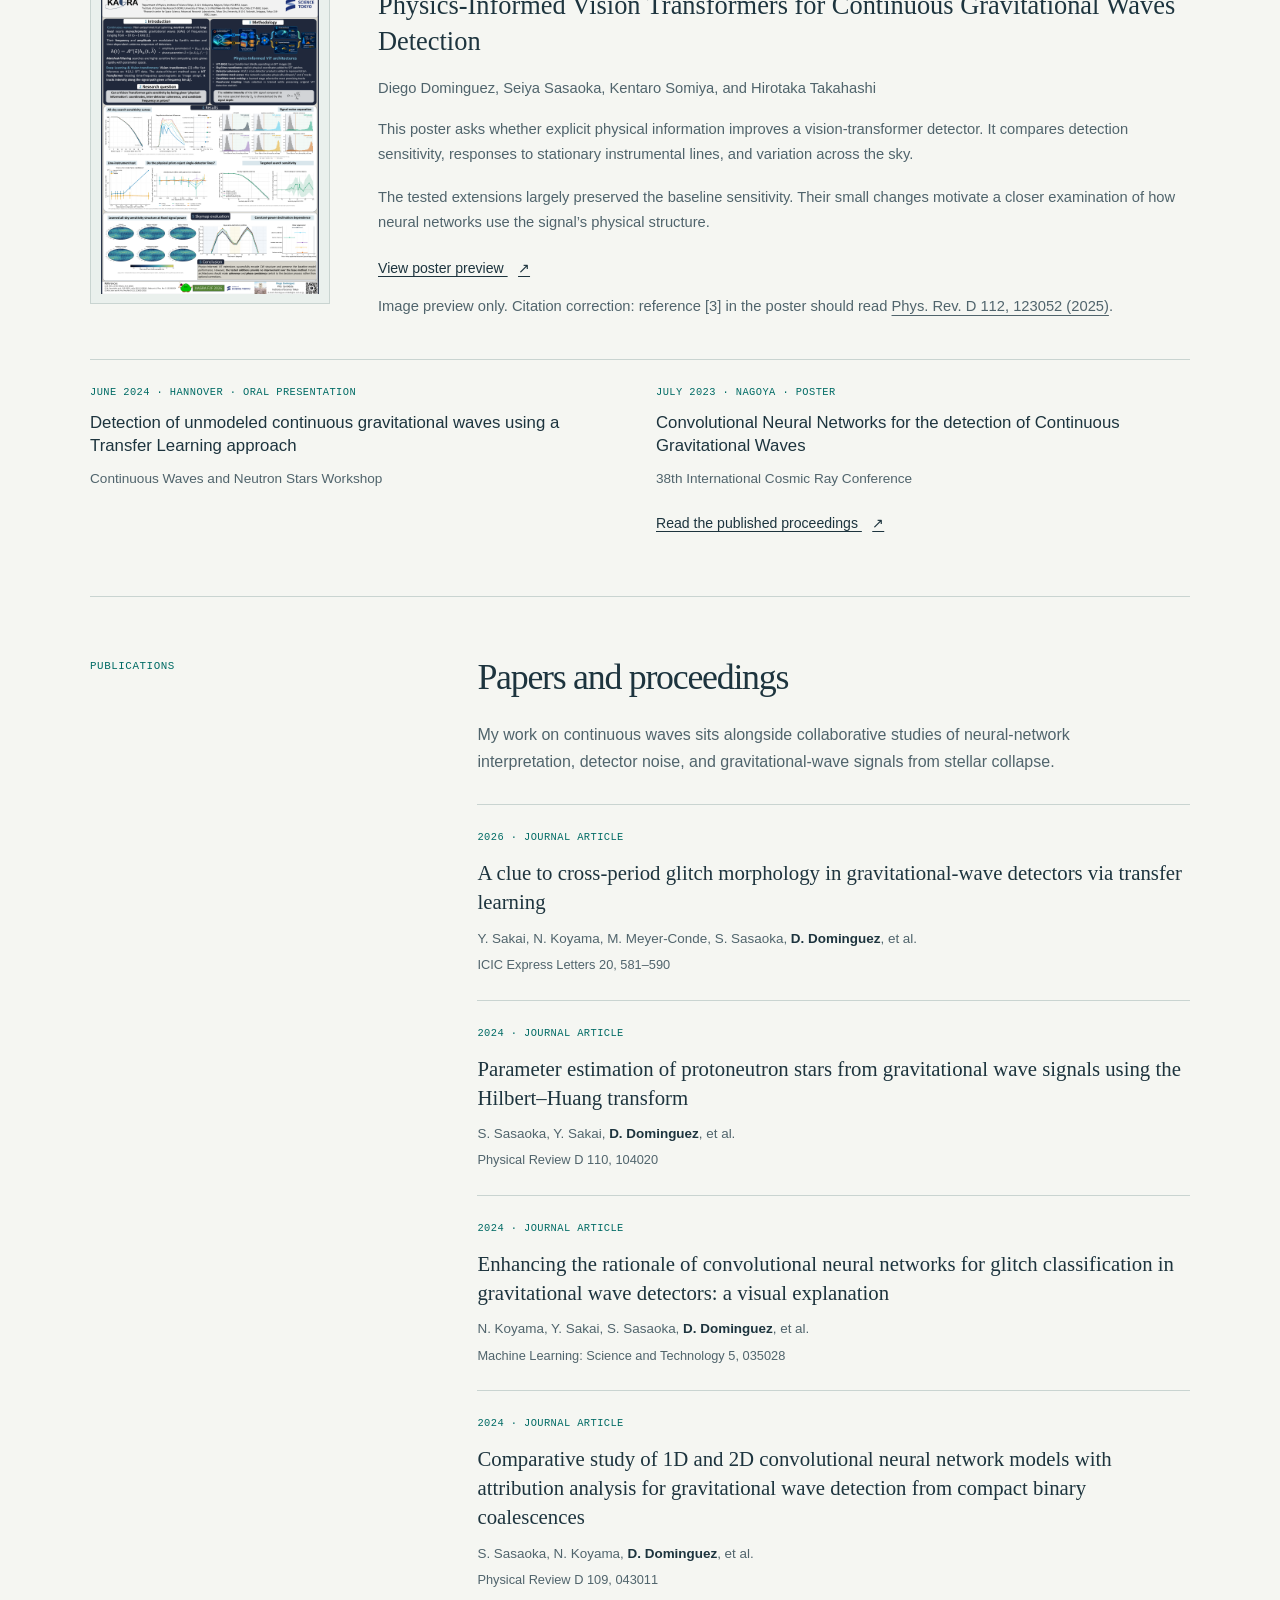
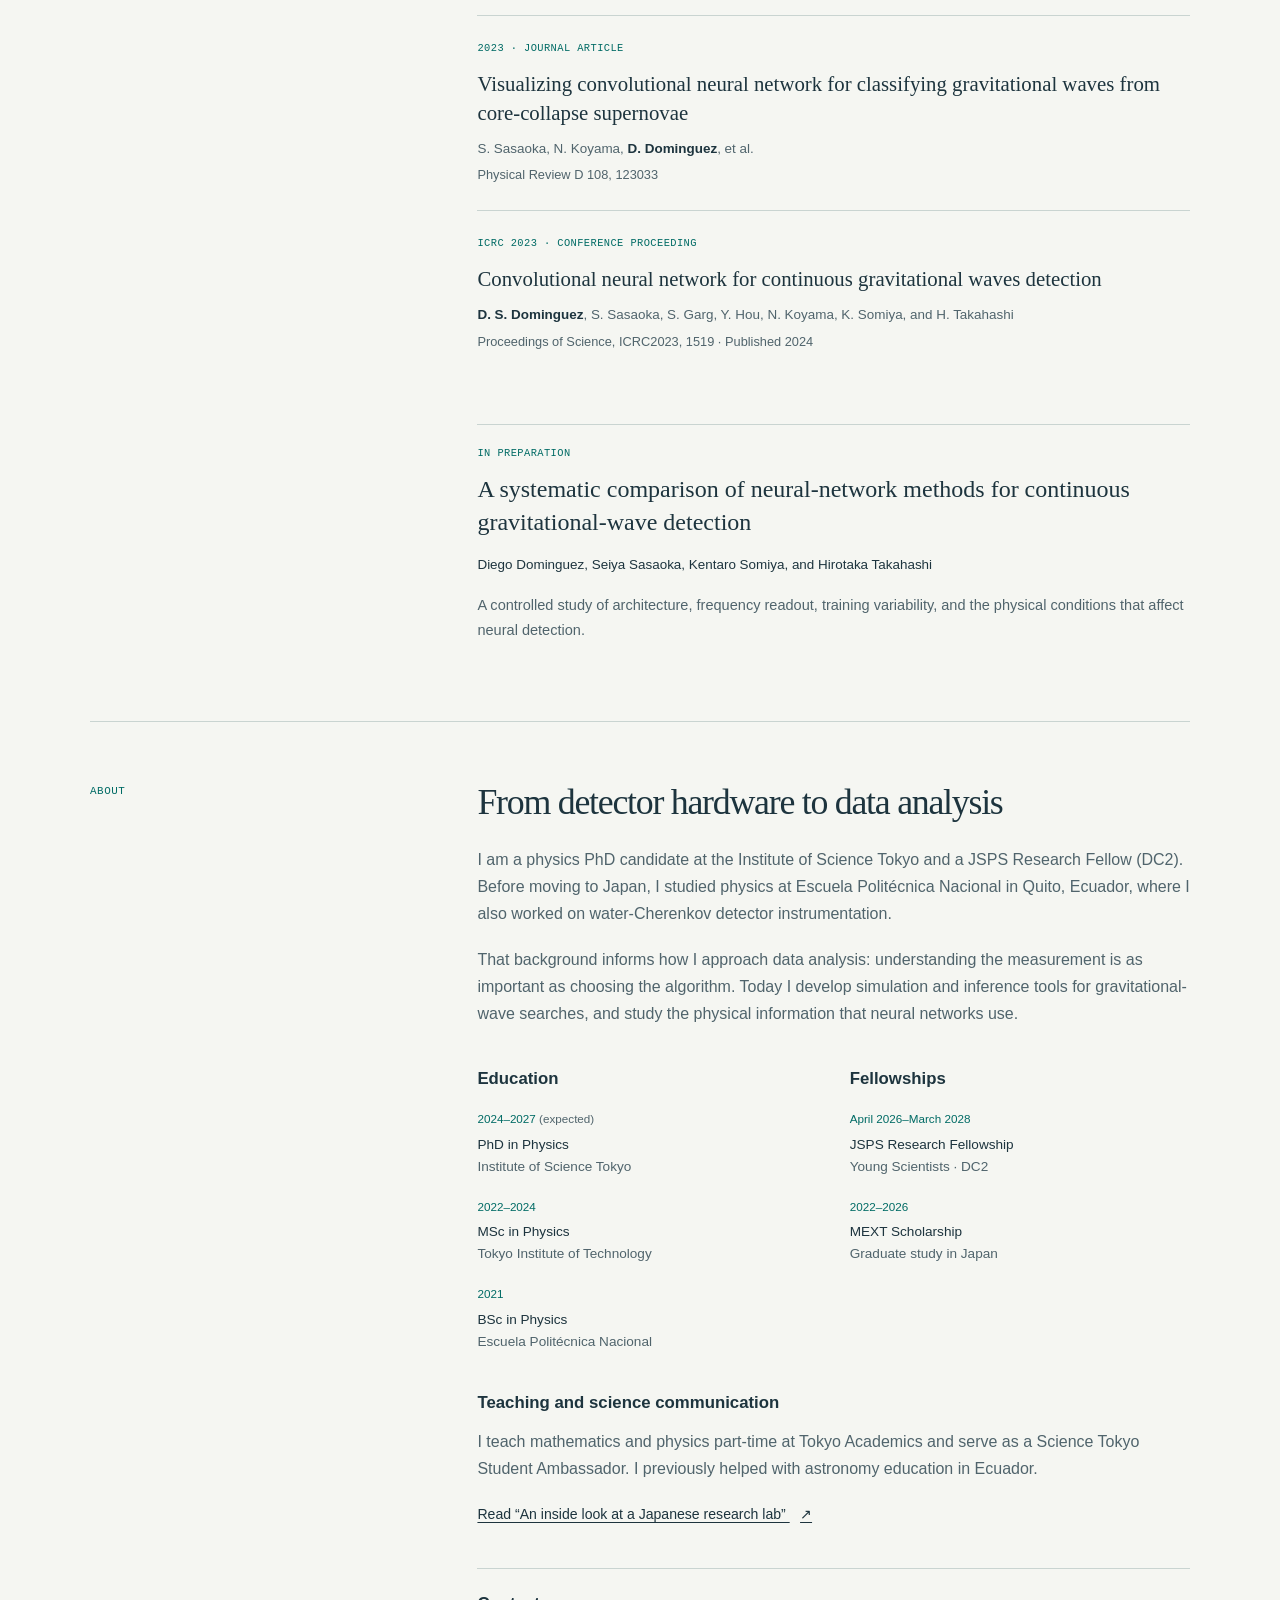
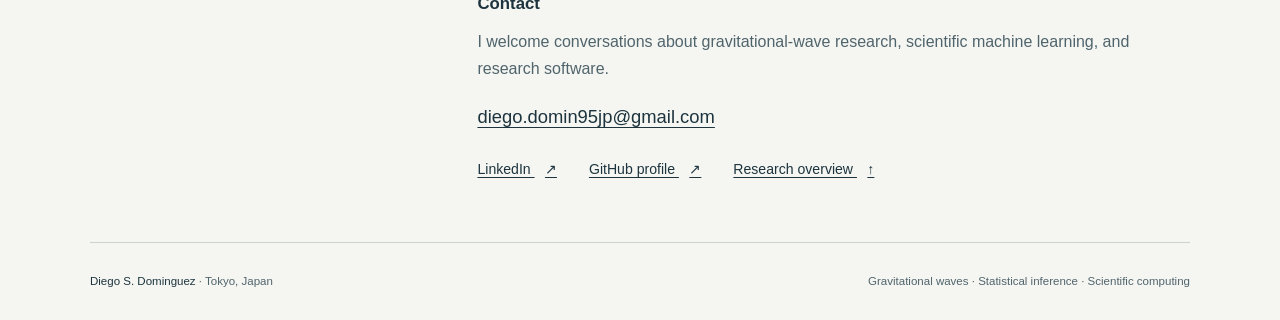
==== commit e0db2a0b: "Add research animations, case study, and poster preview" ====
--- a/index.html
+++ b/index.html
@@ -25,6 +25,7 @@
         <a href="#research">Research</a>
         <a href="#software">Software</a>
         <a href="#publications">Publications</a>
+        <a href="#presentations">Presentations</a>
         <a href="#about">About</a>
       </nav>
       <button class="theme-toggle" type="button" aria-pressed="false" hidden>
@@ -46,6 +47,7 @@
         <div class="hero-links">
           <a class="button" href="#research">Explore my research <span aria-hidden="true">↗</span></a>
           <a class="text-link" href="https://github.com/diego-dom95">GitHub <span aria-hidden="true">↗</span></a>
+          <a class="text-link" href="#visual-guide">Watch the animations <span aria-hidden="true">↓</span></a>
         </div>
         <p class="affiliation">Department of Physics<br><strong>Institute of Science Tokyo</strong></p>
         <div class="research-index" aria-label="Research focus">
@@ -101,6 +103,43 @@
       </figure>
     </section>
 
+    <section class="section animation-section" id="visual-guide" aria-labelledby="animation-title">
+      <p class="section-label">Research in motion</p>
+      <h2 id="animation-title">From a rotating star to a moving detector</h2>
+      <p class="section-description">A continuous wave begins with a nearly repeating source. By the time we measure it on Earth, the detector’s motion has changed the apparent frequency. These two short chapters introduce the geometry behind the search.</p>
+      <div class="animation-grid">
+        <figure class="animation-card">
+          <video controls playsinline preload="none" width="1920" height="1080" poster="assets/source-still.png" aria-label="A rotating neutron star and its gravitational-wave signal" aria-describedby="source-caption">
+            <source src="assets/rotating-source.mp4" type="video/mp4">
+            Your browser cannot play this video. A text explanation follows.
+          </video>
+          <figcaption id="source-caption">
+            <strong>01 / The source <span>15 seconds · Silent, annotated</span></strong>
+            A rotating, non-axisymmetric neutron star can produce a persistent gravitational-wave signal.
+          </figcaption>
+          <details>
+            <summary>Text description and physical assumptions</summary>
+            <p>An illustrative three-dimensional star rotates beside a periodic waveform. For this triaxial-star model, the changing mass quadrupole repeats twice per rotation, so the gravitational-wave frequency is twice the rotation frequency. The deformation is exaggerated and the rotation slowed for visibility; the surface is an artistic depiction.</p>
+          </details>
+        </figure>
+        <figure class="animation-card">
+          <video controls playsinline preload="none" width="1920" height="1080" poster="assets/orbit-still.png" aria-label="Earth's orbital motion changes the detected gravitational-wave frequency" aria-describedby="orbit-caption">
+            <source src="assets/orbital-motion.mp4" type="video/mp4">
+            Your browser cannot play this video. A text explanation follows.
+          </video>
+          <figcaption id="orbit-caption">
+            <strong>02 / The detector <span>16 seconds · Silent, annotated</span></strong>
+            Earth’s changing velocity toward the source shifts the frequency measured by a ground-based detector.
+          </figcaption>
+          <details>
+            <summary>Text description and physical assumptions</summary>
+            <p>Earth moves around its orbit beside a frequency-versus-time graph. Arrows show its velocity and the component along the source direction; the graph follows the corresponding orbital Doppler modulation. This chapter isolates the orbital contribution. Daily rotation and relativistic timing corrections enter the full signal model.</p>
+            <p>The motion is calculated using LALSuite ephemerides for an illustrative source. Body sizes and velocity arrows use separate display scales. This is an explanatory animation, not an observed source or a detection result.</p>
+          </details>
+        </figure>
+      </div>
+    </section>
+
     <section class="section research-section" id="research" aria-labelledby="research-title">
       <div class="section-intro">
         <p class="section-label">Research</p>
@@ -151,24 +190,102 @@
           </details>
         </div>
       </article>
+      <article class="featured-study" aria-labelledby="featured-study-title">
+        <div class="study-intro">
+          <div>
+            <p class="section-label">Featured experiment · KAGRA poster work</p>
+            <h3 id="featured-study-title">Does adding physical information improve a transformer search?</h3>
+          </div>
+          <div>
+            <p>We tested whether a vision transformer could benefit from explicit coordinates, cross-detector information, and candidate signal tracks. In a targeted follow-up, we added a branch that follows the known signal trajectory and accounts for the detector response.</p>
+            <p>The detection curves nearly overlap. Across the two training repetitions, this addition did not establish a reproducible sensitivity gain. The experiment helps identify which physical information a future architecture needs to use more effectively.</p>
+          </div>
+        </div>
+        <figure class="result-figure">
+          <a href="assets/targeted-transformer-comparison.png" aria-label="Open the targeted transformer comparison at full resolution">
+            <img src="assets/targeted-transformer-comparison.png" width="4389" height="1747" loading="lazy" alt="Ten-day targeted detection curves for the baseline transformer and its physical extension almost overlap. A magnified panel shows the small paired differences and their uncertainty.">
+          </a>
+          <figcaption><strong>Reading the figure.</strong> The left panel shows the fraction of injected signals detected at a 1% false-alarm probability. Larger sensitivity depth means a weaker signal at fixed noise. The right panel magnifies the change relative to the baseline. “T-V4” labels the targeted physical extension; the dashed matched-filter reference comes from published work.</figcaption>
+        </figure>
+        <div class="study-footer">
+          <p>Ten days · Hanford + Livingston · 500 Hz · Known source parameters · Simulated Gaussian noise</p>
+          <a class="text-link" href="#presentations">See the poster <span aria-hidden="true">↓</span></a>
+        </div>
+        <p class="study-scope">This is a poster-era experiment, separate from the later systematic CNN/transformer comparison described in the manuscript in preparation.</p>
+      </article>
     </section>
 
     <section class="section software-section" id="software" aria-labelledby="software-title">
       <div>
         <p class="section-label">Research software</p>
         <h2 id="software-title">PyTorch tools for<br>continuous waves.</h2>
-        <p>Simulation, coherent-search calculations, and data-acquisition utilities for gravitational-wave research, with documented numerical checks and runnable examples.</p>
+        <p>Training a detector requires many examples of weak signals in noise. I develop PyTorch tools that generate fresh batches of complex Fourier data during training, avoiding the need to store a fixed collection of training images.</p>
+        <p>The toolkit also includes coherent-search calculations and data-acquisition utilities. Numerical comparisons with LALSuite check documented signal and data conventions.</p>
         <a class="text-link" href="https://github.com/diego-dom95/pytorch_cw">Explore the repository <span aria-hidden="true">↗</span></a>
       </div>
       <div class="software-notebook">
-        <div class="notebook-title"><span>A scientific workflow</span><span aria-hidden="true">↘</span></div>
-        <ol>
-          <li><strong>Model</strong><span>Source evolution and detector response</span></li>
-          <li><strong>Generate</strong><span>Batched complex Fourier observations</span></li>
-          <li><strong>Evaluate</strong><span>Detection statistics and calibrated sensitivity</span></li>
-          <li><strong>Validate</strong><span>Reference comparisons and reproducible checks</span></li>
-        </ol>
-        <p>PyTorch · LALSuite · GPU computing</p>
+        <div class="notebook-title"><span>Fresh examples, in memory</span><span aria-hidden="true">↘</span></div>
+        <figure class="pipeline-figure">
+          <svg viewBox="0 0 450 330" role="img" aria-labelledby="pipeline-title pipeline-description">
+            <title id="pipeline-title">From a source model to neural-network inputs</title>
+            <desc id="pipeline-description">Source parameters feed a simulation with detector response and noise. Hanford and Livingston produce separate real and imaginary Fourier channels, delivered as a fresh batch to training or evaluation.</desc>
+            <g fill="none" stroke="var(--line)">
+              <rect x="25" y="15" width="400" height="48" rx="3"/>
+              <path d="M225 63V86m-5-5 5 5 5-5"/>
+              <rect x="25" y="90" width="400" height="48" rx="3"/>
+              <path d="M225 138v22H120v17m105-17h105v17M120 249v20h210v-20m-105 20v22"/>
+              <rect x="25" y="179" width="190" height="70" rx="3"/>
+              <rect x="235" y="179" width="190" height="70" rx="3"/>
+              <rect x="25" y="293" width="400" height="31" rx="3"/>
+            </g>
+            <g fill="var(--ink)" text-anchor="middle" font-family="Arial, sans-serif" font-size="14">
+              <text x="225" y="45">Source parameters</text>
+              <text x="225" y="120">Detector response + signal + noise</text>
+              <text x="120" y="203">Hanford</text>
+              <text x="330" y="203">Livingston</text>
+              <text x="225" y="314">Fresh tensor batch → train / evaluate</text>
+            </g>
+            <g fill="var(--accent)" text-anchor="middle" font-family="monospace" font-size="12">
+              <text x="120" y="230">Real / Imaginary</text>
+              <text x="330" y="230">Real / Imaginary</text>
+            </g>
+          </svg>
+          <figcaption>Conceptual data flow. Complex Fourier coefficients retain amplitude and phase information.</figcaption>
+        </figure>
+        <a class="text-link" href="https://github.com/diego-dom95/pytorch_cw/blob/main/examples/on_the_fly.py">Read the on-the-fly example <span aria-hidden="true">↗</span></a>
+        <p class="software-note">The scientific examples require the documented dependencies, including LALSuite and ephemerides where applicable. GPU execution is selected explicitly.</p>
+      </div>
+    </section>
+
+    <section class="section presentations-section" id="presentations" aria-labelledby="presentations-title">
+      <p class="section-label">Presentations</p>
+      <h2 id="presentations-title">Posters and talks</h2>
+      <article class="poster-feature">
+        <a class="poster-preview" href="assets/kagra-f2f-2026-preview.png" aria-label="Open a full-page image preview of the KAGRA F2F 2026 poster">
+          <img src="assets/kagra-f2f-2026-preview.png" width="1132" height="1600" loading="lazy" alt="KAGRA F2F 2026 poster, with transformer architecture comparisons, sensitivity curves, instrumental-line tests, and sky-dependence maps.">
+        </a>
+        <div>
+          <p class="publication-status">KAGRA F2F 2026 · Poster</p>
+          <h3>Physics-Informed Vision Transformers for Continuous Gravitational Waves Detection</h3>
+          <p class="authors">Diego Dominguez, Seiya Sasaoka, Kentaro Somiya, and Hirotaka Takahashi</p>
+          <p>This poster asks whether explicit physical information improves a vision-transformer detector. It compares detection sensitivity, responses to stationary instrumental lines, and variation across the sky.</p>
+          <p>The tested extensions largely preserved the baseline sensitivity. Their small changes motivate a closer examination of how neural networks use the signal’s physical structure.</p>
+          <a class="text-link" href="assets/kagra-f2f-2026-preview.png">View poster preview <span aria-hidden="true">↗</span></a>
+          <p class="poster-release-note">Image preview only. Citation correction: reference [3] in the poster should read <a href="https://doi.org/10.1103/xgz9-qdkg">Phys. Rev. D 112, 123052 (2025)</a>.</p>
+        </div>
+      </article>
+      <div class="presentation-list">
+        <article>
+          <p class="publication-status">June 2024 · Hannover · Oral presentation</p>
+          <h3>Detection of unmodeled continuous gravitational waves using a Transfer Learning approach</h3>
+          <p>Continuous Waves and Neutron Stars Workshop</p>
+        </article>
+        <article>
+          <p class="publication-status">July 2023 · Nagoya · Poster</p>
+          <h3>Convolutional Neural Networks for the detection of Continuous Gravitational Waves</h3>
+          <p>38th International Cosmic Ray Conference</p>
+          <a class="text-link" href="https://pos.sissa.it/444/1519/">Read the published proceedings <span aria-hidden="true">↗</span></a>
+        </article>
       </div>
     </section>
 
--- a/styles.css
+++ b/styles.css
@@ -160,6 +160,36 @@
 .site-footer { display: flex; justify-content: space-between; gap: 2rem; padding: 1.8rem 0; border-top: 1px solid var(--line); font-size: .72rem; }
 .site-footer p { margin: 0; }
 .site-footer span, .site-footer p:last-child { color: var(--muted); }
+.animation-grid { display: grid; grid-template-columns: 1fr 1fr; gap: 2rem; margin-top: 2rem; }
+.animation-card { margin: 0; min-width: 0; }
+.animation-card video { display: block; width: 100%; height: auto; aspect-ratio: 16 / 9; background: #0e1823; border: 1px solid var(--line); }
+.animation-card figcaption { margin: 1rem 0; }
+.animation-card figcaption strong { display: block; color: var(--ink); font-size: .9rem; font-weight: 500; margin-bottom: .5rem; }
+.animation-card figcaption span { margin-top: .2rem; color: var(--muted); font-size: .72rem; font-weight: 400; }
+.featured-study { margin-top: 3rem; padding-top: 2.2rem; border-top: 2px solid var(--accent); }
+.study-intro { display: grid; grid-template-columns: 1fr 1.3fr; gap: 3rem; }
+.study-intro h3 { font-family: var(--serif); font-size: 1.7rem; }
+.study-intro > div > p:not(.section-label) { font-size: .93rem; color: var(--muted); }
+.result-figure { margin: 1.5rem 0 1rem; }
+.result-figure img { display: block; width: 100%; height: auto; border: 1px solid var(--line); background: white; }
+.result-figure figcaption { margin-top: .9rem; max-width: 58rem; }
+.result-figure figcaption strong { color: var(--ink); font-weight: 500; }
+.study-footer { display: flex; flex-wrap: wrap; align-items: baseline; justify-content: space-between; gap: .5rem 1.5rem; }
+.study-footer p { font-family: var(--mono); font-size: .65rem; color: var(--accent); max-width: 47rem; margin: 0; }
+.study-scope { color: var(--muted); font-size: .77rem; margin: .8rem 0 0; max-width: 55rem; }
+.pipeline-figure { margin: 1rem 0 1.2rem; }
+.pipeline-figure svg { display: block; width: 100%; height: auto; }
+.pipeline-figure figcaption { margin-top: .6rem; }
+.software-notebook > .software-note { color: var(--muted); line-height: 1.6; }
+.poster-feature { display: grid; grid-template-columns: 240px minmax(0, 1fr); gap: 3rem; align-items: center; padding: 1rem 0 2.5rem; }
+.poster-preview { display: block; padding: .6rem; border: 1px solid var(--line); background: var(--panel); }
+.poster-preview img { display: block; width: 100%; height: auto; }
+.poster-feature h3 { font-family: var(--serif); font-size: 1.65rem; }
+.poster-feature > div > p:not(.publication-status) { color: var(--muted); font-size: .92rem; }
+.poster-feature > div > .poster-release-note { font-size: .73rem; margin: .8rem 0 0; }
+.presentation-list { display: grid; grid-template-columns: 1fr 1fr; gap: 2rem; border-top: 1px solid var(--line); padding-top: 1.5rem; }
+.presentation-list h3 { font-size: 1.05rem; margin-bottom: .6rem; }
+.presentation-list article > p:not(.publication-status) { color: var(--muted); font-size: .85rem; }
 
 @media (max-width: 900px) {
   .site-header, main, .site-footer { width: calc(100% - 48px); }
@@ -174,6 +204,8 @@
   .research-row { grid-template-columns: 2rem 1fr 1.25fr; gap: 1.3rem; }
   .software-section { gap: 2rem; }
   .software-notebook { padding: 1.3rem; }
+  .study-intro { gap: 1.8rem; }
+  .poster-feature { grid-template-columns: 190px minmax(0, 1fr); gap: 2rem; }
 }
 @media (max-width: 650px) {
   .site-header, main, .site-footer { width: calc(100% - 36px); }
@@ -196,6 +228,12 @@
   .research-detail { grid-column: 2; }
   .research-question { max-width: none; }
   .site-footer { flex-direction: column; gap: .5rem; }
+  .animation-grid, .study-intro, .poster-feature, .presentation-list { grid-template-columns: 1fr; }
+  .animation-grid { gap: 2rem; }
+  .study-intro { gap: 1rem; }
+  .poster-feature { gap: 1.5rem; }
+  .poster-preview { width: min(240px, 100%); }
+  .featured-study { margin-top: 2rem; }
 }
 @media print {
   :root, :root[data-theme], :root:not([data-theme]) {
@@ -209,7 +247,7 @@
     --plot-grid: #d6e0db;
     --plot-axis: #7a9597;
   }
-  .draft-strip, .header-controls, .hero-links, .skip-link { display: none; }
+  .draft-strip, .header-controls, .hero-links, .skip-link, video { display: none; }
   body { font-size: 10pt; background: white; }
   .site-header, main, .site-footer { width: 100%; }
   .hero { padding: 2rem 0; gap: 2rem; }
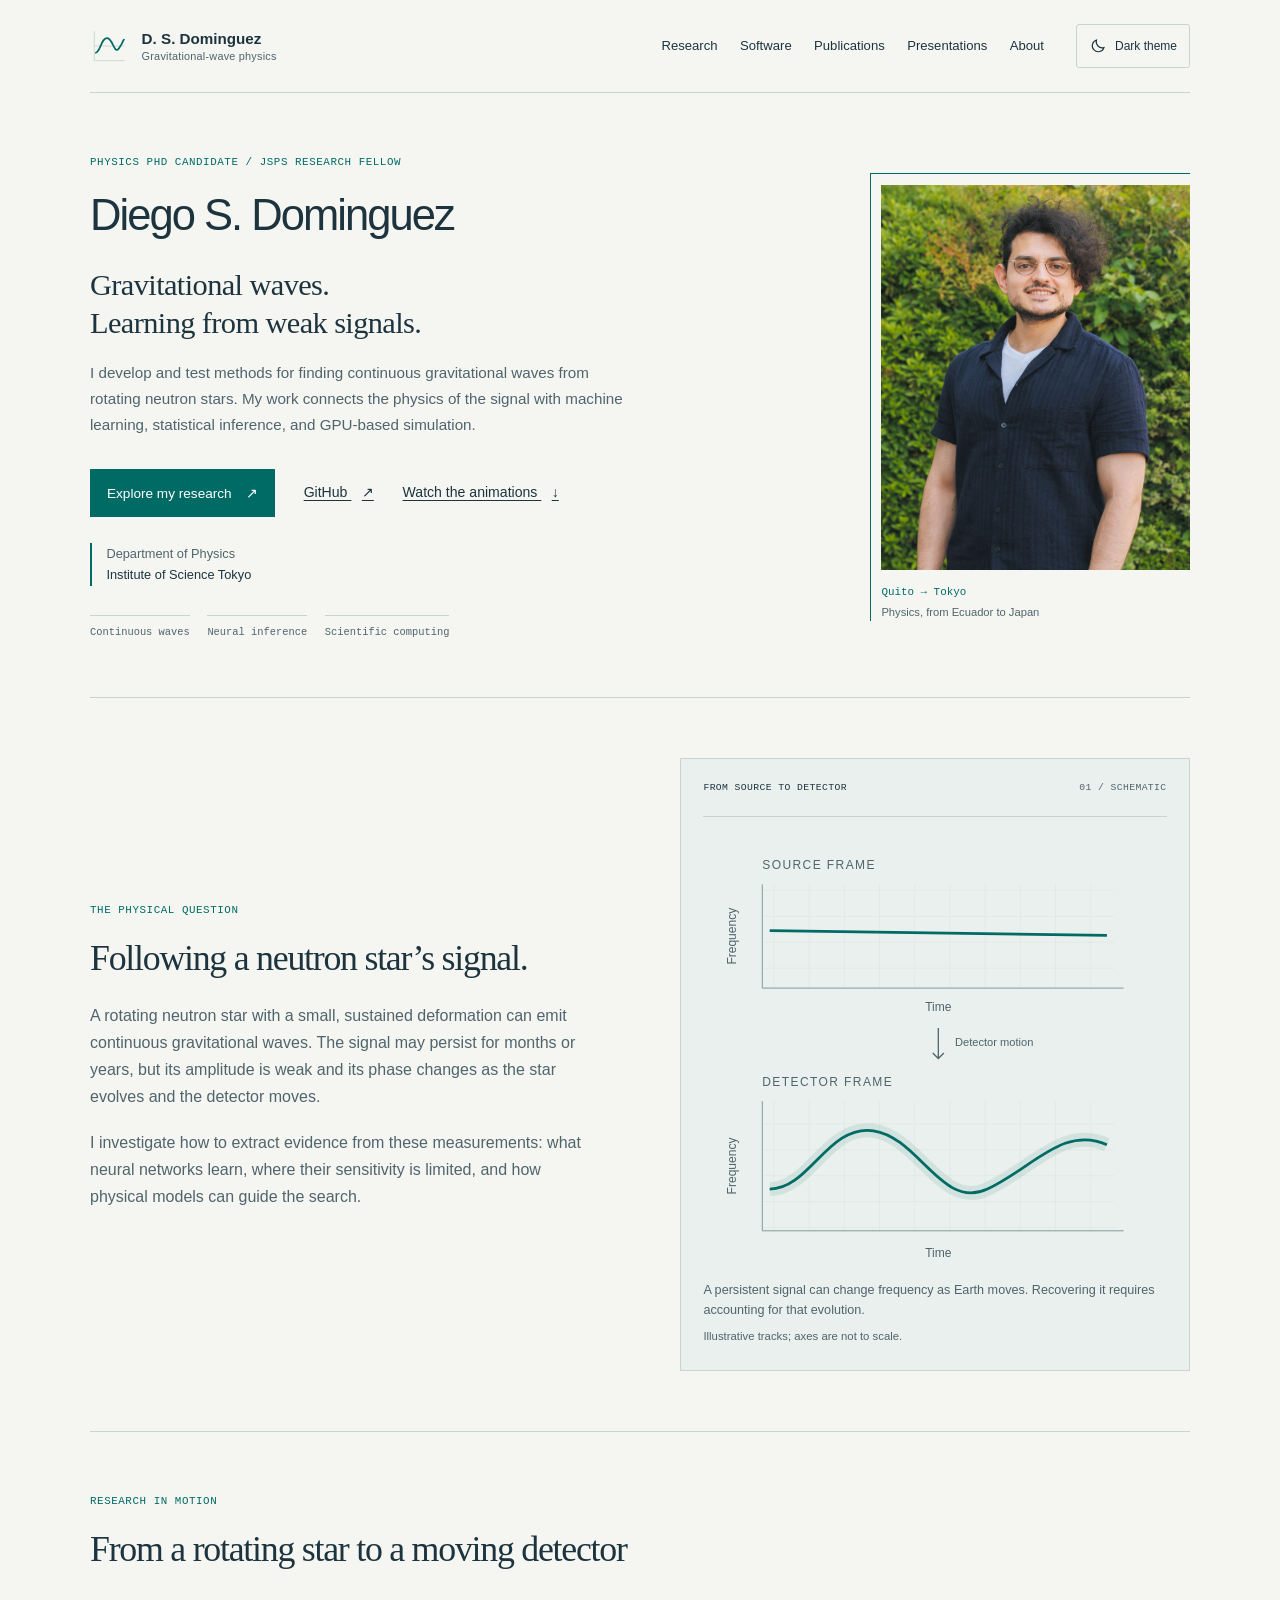
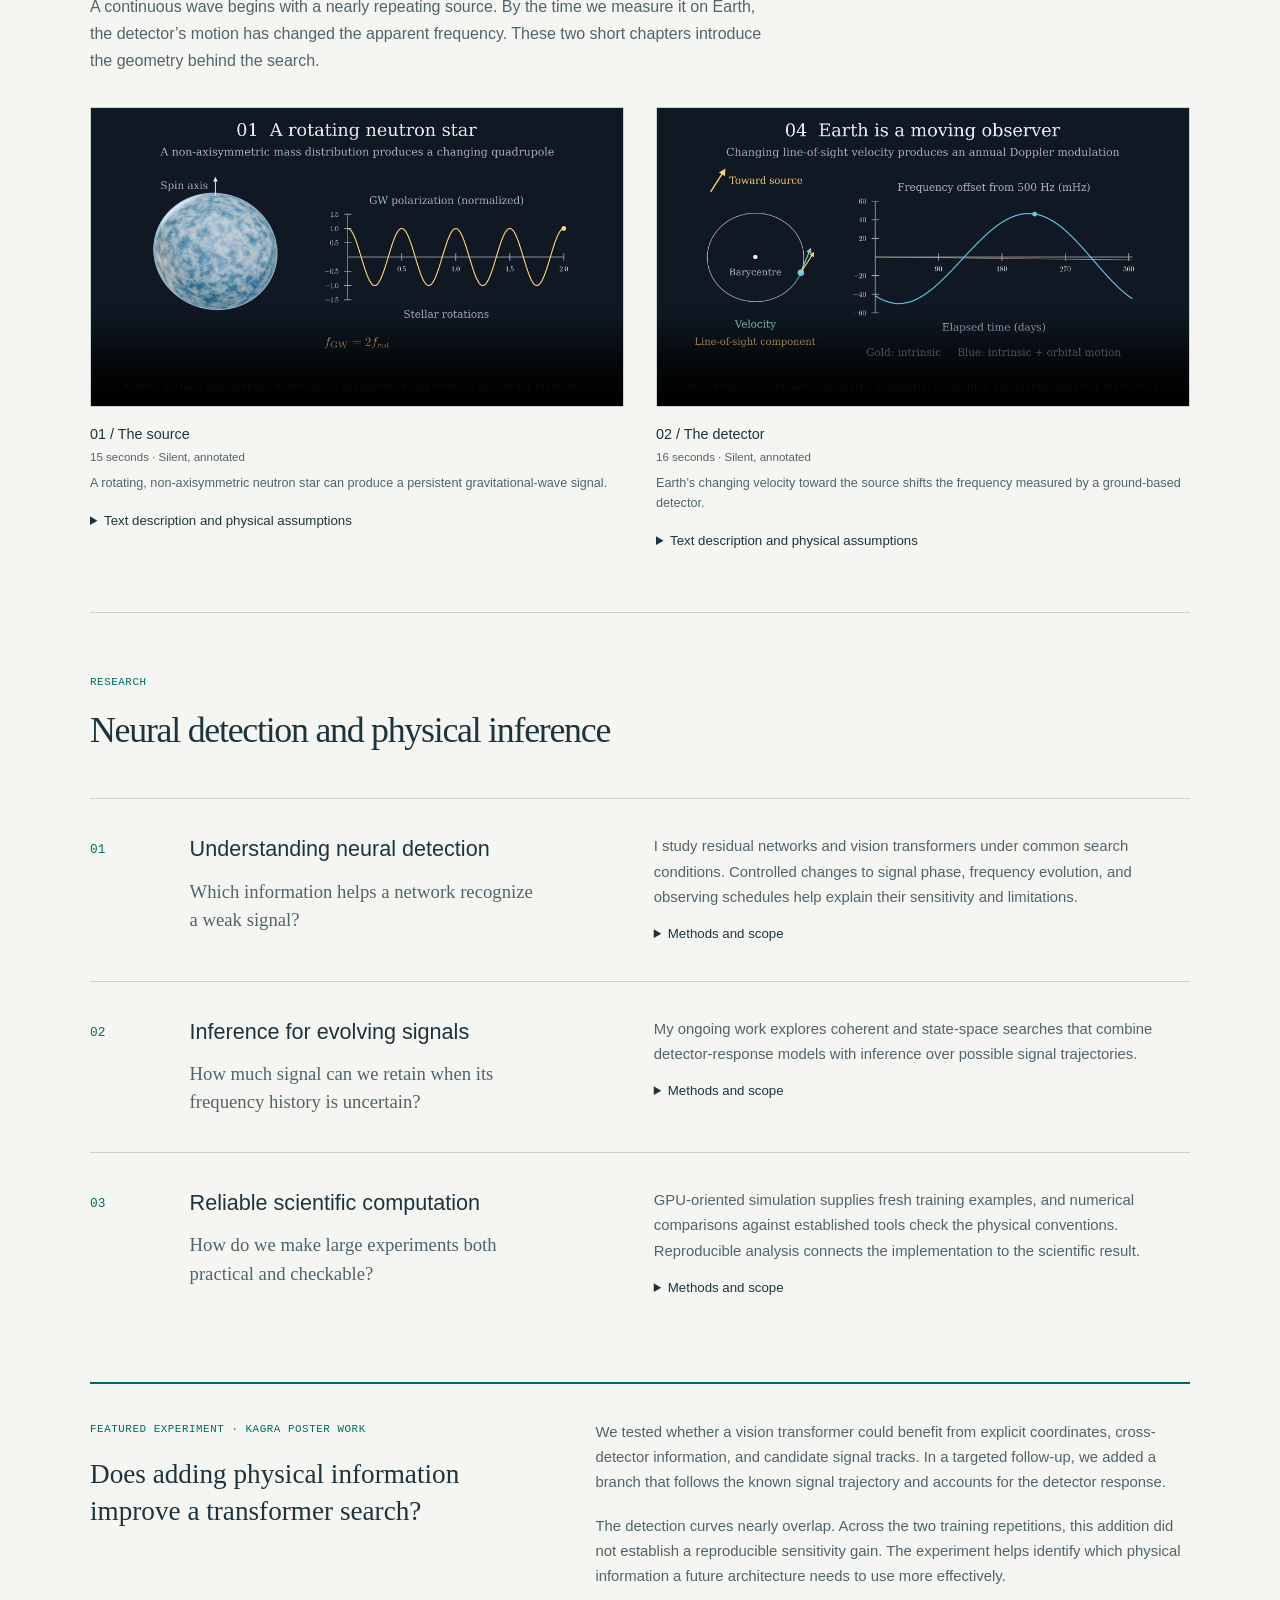
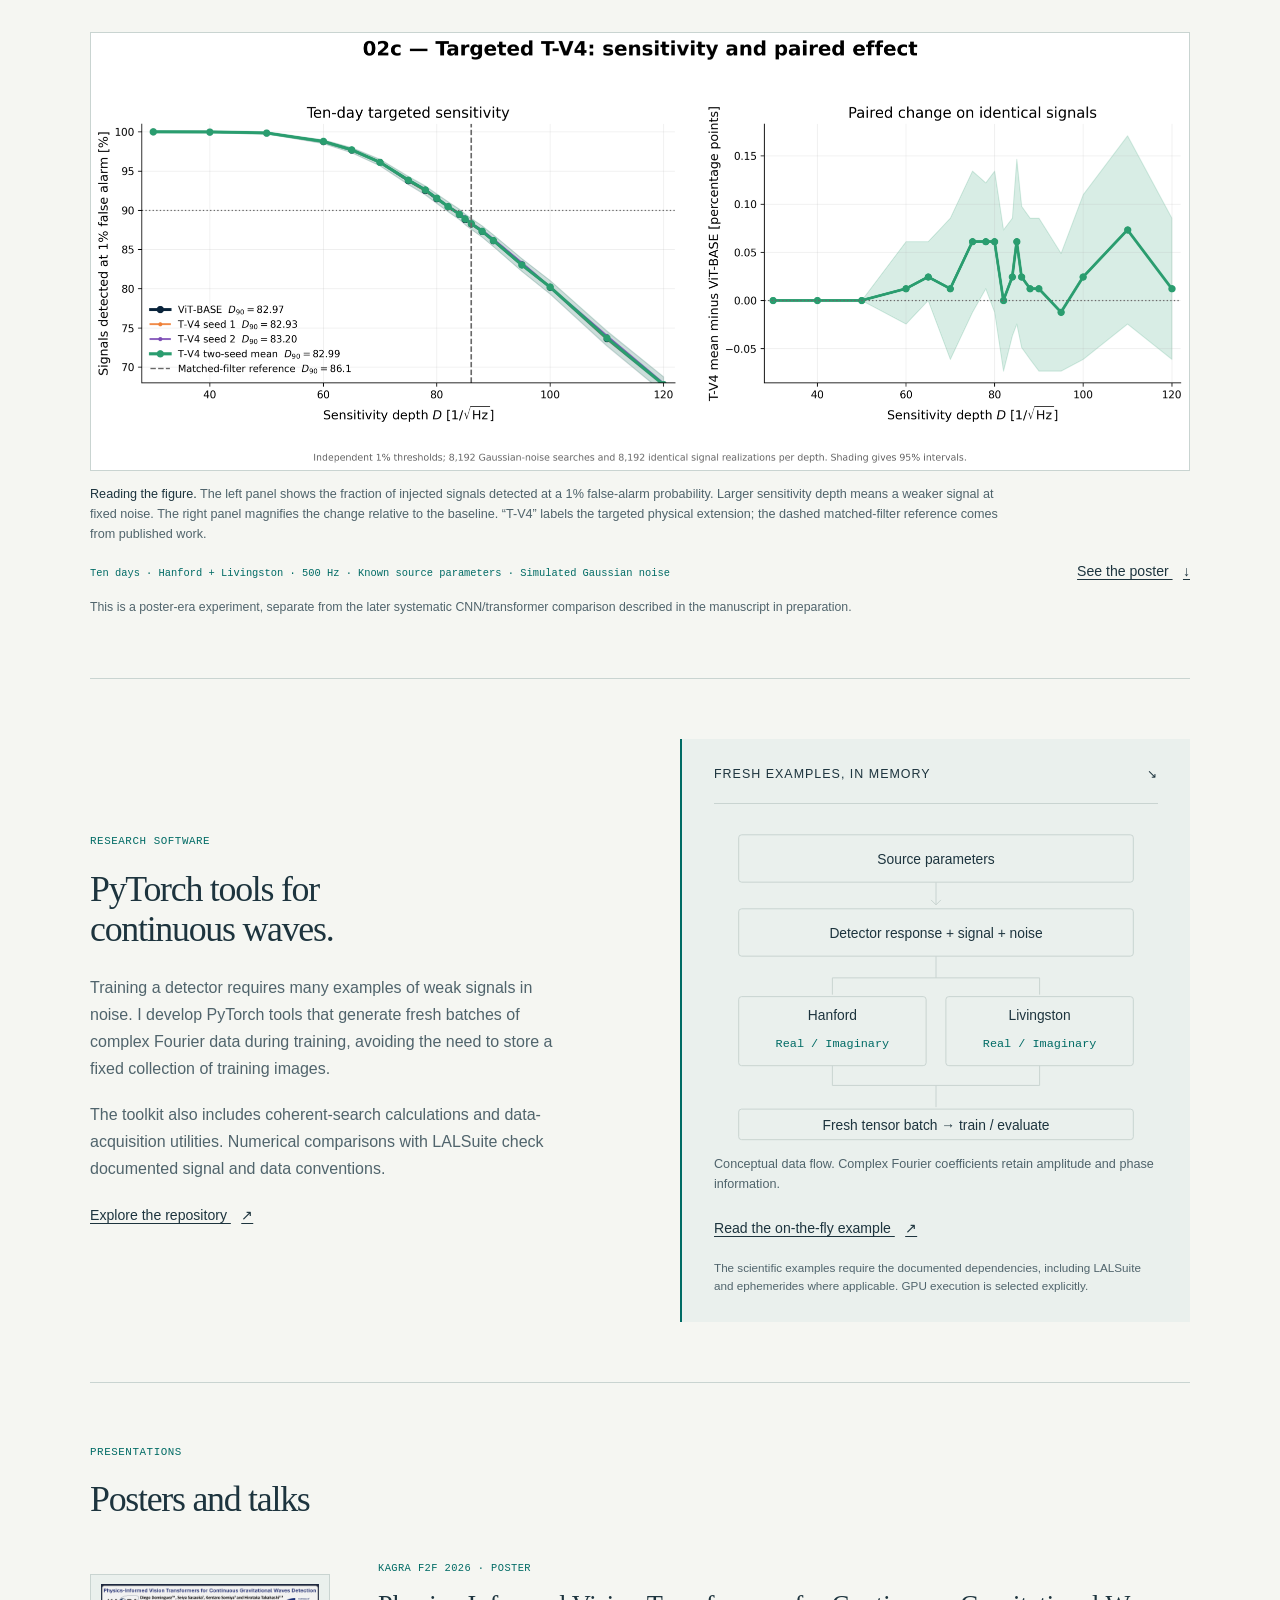
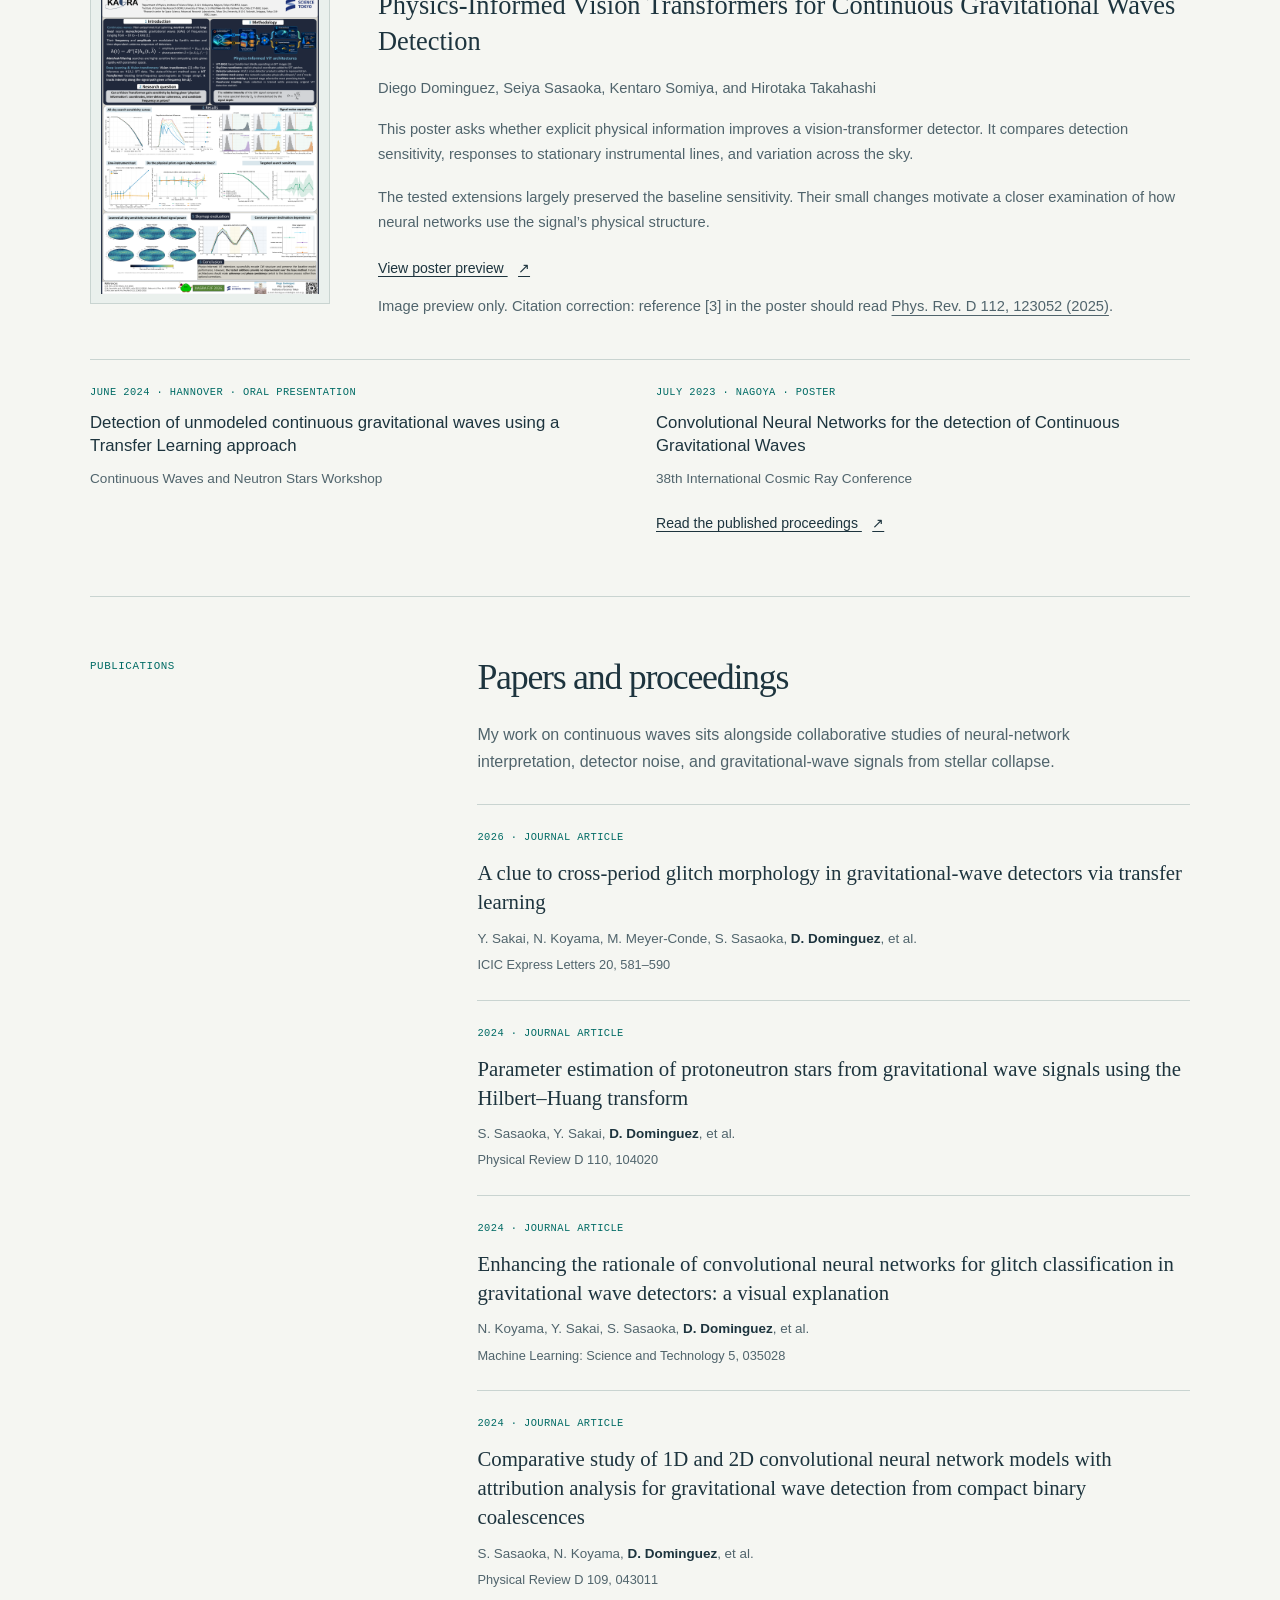
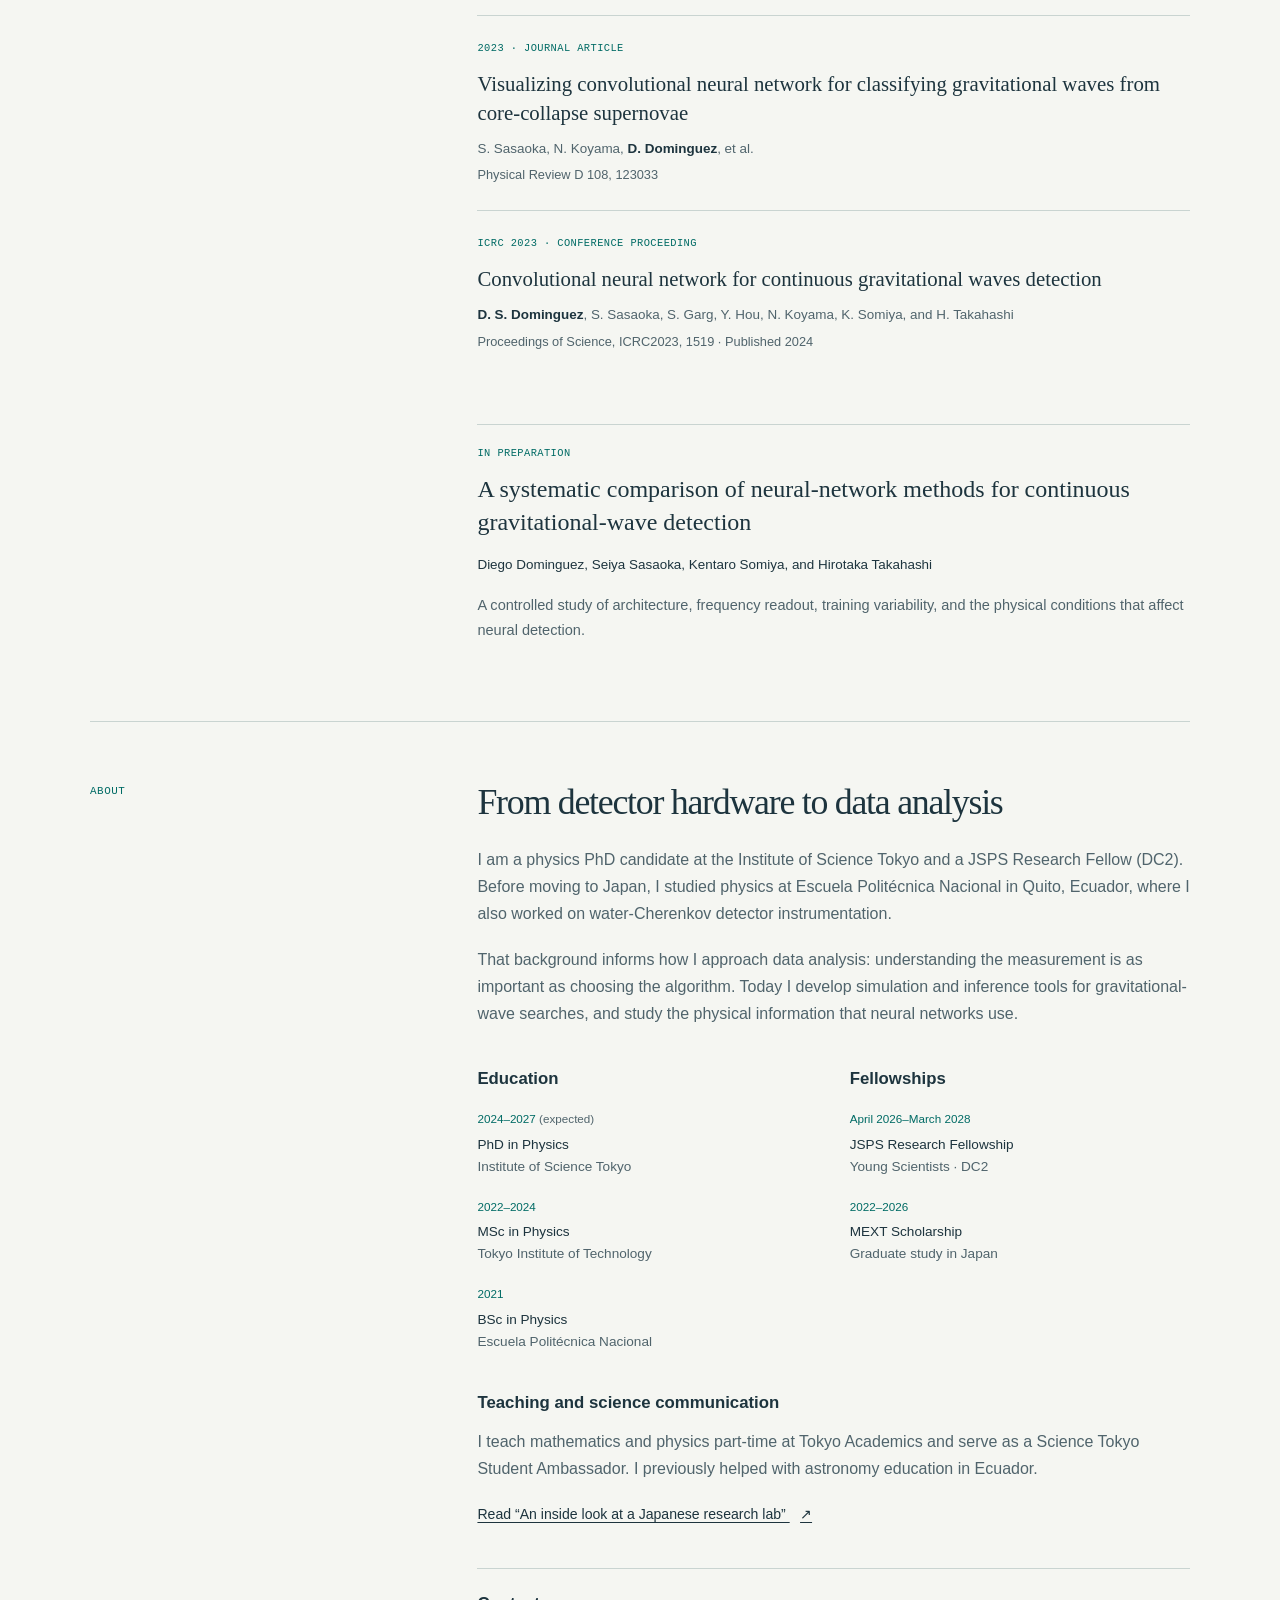
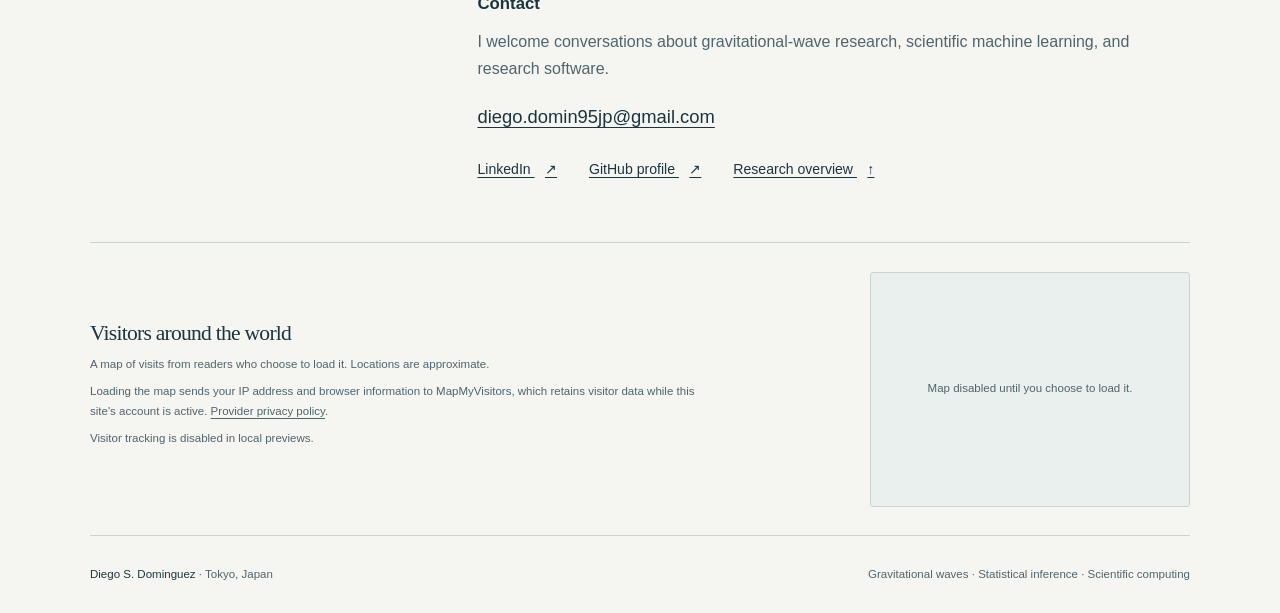
==== commit 75ac9f27: "Add opt-in visitor map and privacy disclosure" ====
--- a/index.html
+++ b/index.html
@@ -386,8 +386,24 @@
     </section>
   </main>
   <footer class="site-footer">
-    <p>Diego S. Dominguez <span>· Tokyo, Japan</span></p>
-    <p>Gravitational waves · Statistical inference · Scientific computing</p>
+    <section class="visitor-section" aria-labelledby="visitor-title">
+      <div class="visitor-copy">
+        <h2 id="visitor-title">Visitors around the world</h2>
+        <p>A map of visits from readers who choose to load it. Locations are approximate.</p>
+        <p id="visitor-privacy">Loading the map sends your IP address and browser information to MapMyVisitors, which retains visitor data while this site's account is active. <a href="https://mapmyvisitors.com/b/policy" rel="noreferrer">Provider privacy policy</a>.</p>
+        <button class="visitor-toggle" type="button" aria-controls="visitor-map" aria-expanded="false" hidden>Load visitor map</button>
+        <p class="visitor-status" role="status"></p>
+        <noscript><p>The optional visitor map requires JavaScript. No map requests are made with JavaScript disabled.</p></noscript>
+      </div>
+      <div class="visitor-map" id="visitor-map" aria-describedby="visitor-privacy">
+        <p class="visitor-placeholder">Map disabled until you choose to load it.</p>
+      </div>
+    </section>
+    <div class="footer-meta">
+      <p>Diego S. Dominguez <span>· Tokyo, Japan</span></p>
+      <p>Gravitational waves · Statistical inference · Scientific computing</p>
+    </div>
   </footer>
+  <script src="visitor-map.js" defer></script>
 </body>
 </html>
--- a/styles.css
+++ b/styles.css
@@ -157,9 +157,20 @@
 .contact-block { margin-top: 2.5rem; padding-top: 1.5rem; border-top: 1px solid var(--line); }
 .contact-email { font-size: 1.15rem; overflow-wrap: anywhere; }
 .about-links { display: flex; gap: 2rem; margin-top: 1.6rem; flex-wrap: wrap; }
-.site-footer { display: flex; justify-content: space-between; gap: 2rem; padding: 1.8rem 0; border-top: 1px solid var(--line); font-size: .72rem; }
-.site-footer p { margin: 0; }
-.site-footer span, .site-footer p:last-child { color: var(--muted); }
+.site-footer { padding: 1.8rem 0; border-top: 1px solid var(--line); font-size: .72rem; }
+.footer-meta { display: flex; justify-content: space-between; gap: 2rem; }
+.footer-meta p { margin: 0; }
+.footer-meta span, .footer-meta p:last-child { color: var(--muted); }
+.visitor-section { display: grid; grid-template-columns: minmax(0, 1fr) minmax(0, 320px); gap: 2rem; align-items: center; margin-bottom: 1.8rem; padding-bottom: 1.8rem; border-bottom: 1px solid var(--line); }
+.visitor-copy { max-width: 38rem; }
+.visitor-copy h2 { font-family: var(--serif); font-size: 1.35rem; margin: 0 0 .6rem; }
+.visitor-copy p { color: var(--muted); margin: .5rem 0; }
+.visitor-toggle { margin-top: .5rem; padding: .65rem 1rem; border: 1px solid var(--accent); border-radius: 3px; background: var(--panel); color: var(--accent); font: inherit; cursor: pointer; min-height: 44px; }
+.visitor-toggle:hover { background: var(--selection); }
+.visitor-toggle:focus-visible { outline: 2px solid var(--accent); outline-offset: 3px; }
+.visitor-map { width: 100%; max-width: 320px; min-height: 235px; display: grid; place-items: center; border: 1px solid var(--line); background: var(--panel); border-radius: 3px; overflow: hidden; }
+.visitor-map iframe { display: block; width: 100%; height: 235px; border: 0; }
+.visitor-placeholder { padding: 1.5rem; margin: 0; text-align: center; color: var(--muted); }
 .animation-grid { display: grid; grid-template-columns: 1fr 1fr; gap: 2rem; margin-top: 2rem; }
 .animation-card { margin: 0; min-width: 0; }
 .animation-card video { display: block; width: 100%; height: auto; aspect-ratio: 16 / 9; background: #0e1823; border: 1px solid var(--line); }
@@ -227,7 +238,8 @@
   .research-row { grid-template-columns: 1.6rem 1fr; gap: .8rem; }
   .research-detail { grid-column: 2; }
   .research-question { max-width: none; }
-  .site-footer { flex-direction: column; gap: .5rem; }
+  .footer-meta { flex-direction: column; gap: .5rem; }
+  .visitor-section { grid-template-columns: 1fr; gap: 1rem; }
   .animation-grid, .study-intro, .poster-feature, .presentation-list { grid-template-columns: 1fr; }
   .animation-grid { gap: 2rem; }
   .study-intro { gap: 1rem; }
@@ -247,7 +259,7 @@
     --plot-grid: #d6e0db;
     --plot-axis: #7a9597;
   }
-  .draft-strip, .header-controls, .hero-links, .skip-link, video { display: none; }
+  .draft-strip, .header-controls, .hero-links, .skip-link, video, .visitor-section { display: none; }
   body { font-size: 10pt; background: white; }
   .site-header, main, .site-footer { width: 100%; }
   .hero { padding: 2rem 0; gap: 2rem; }
